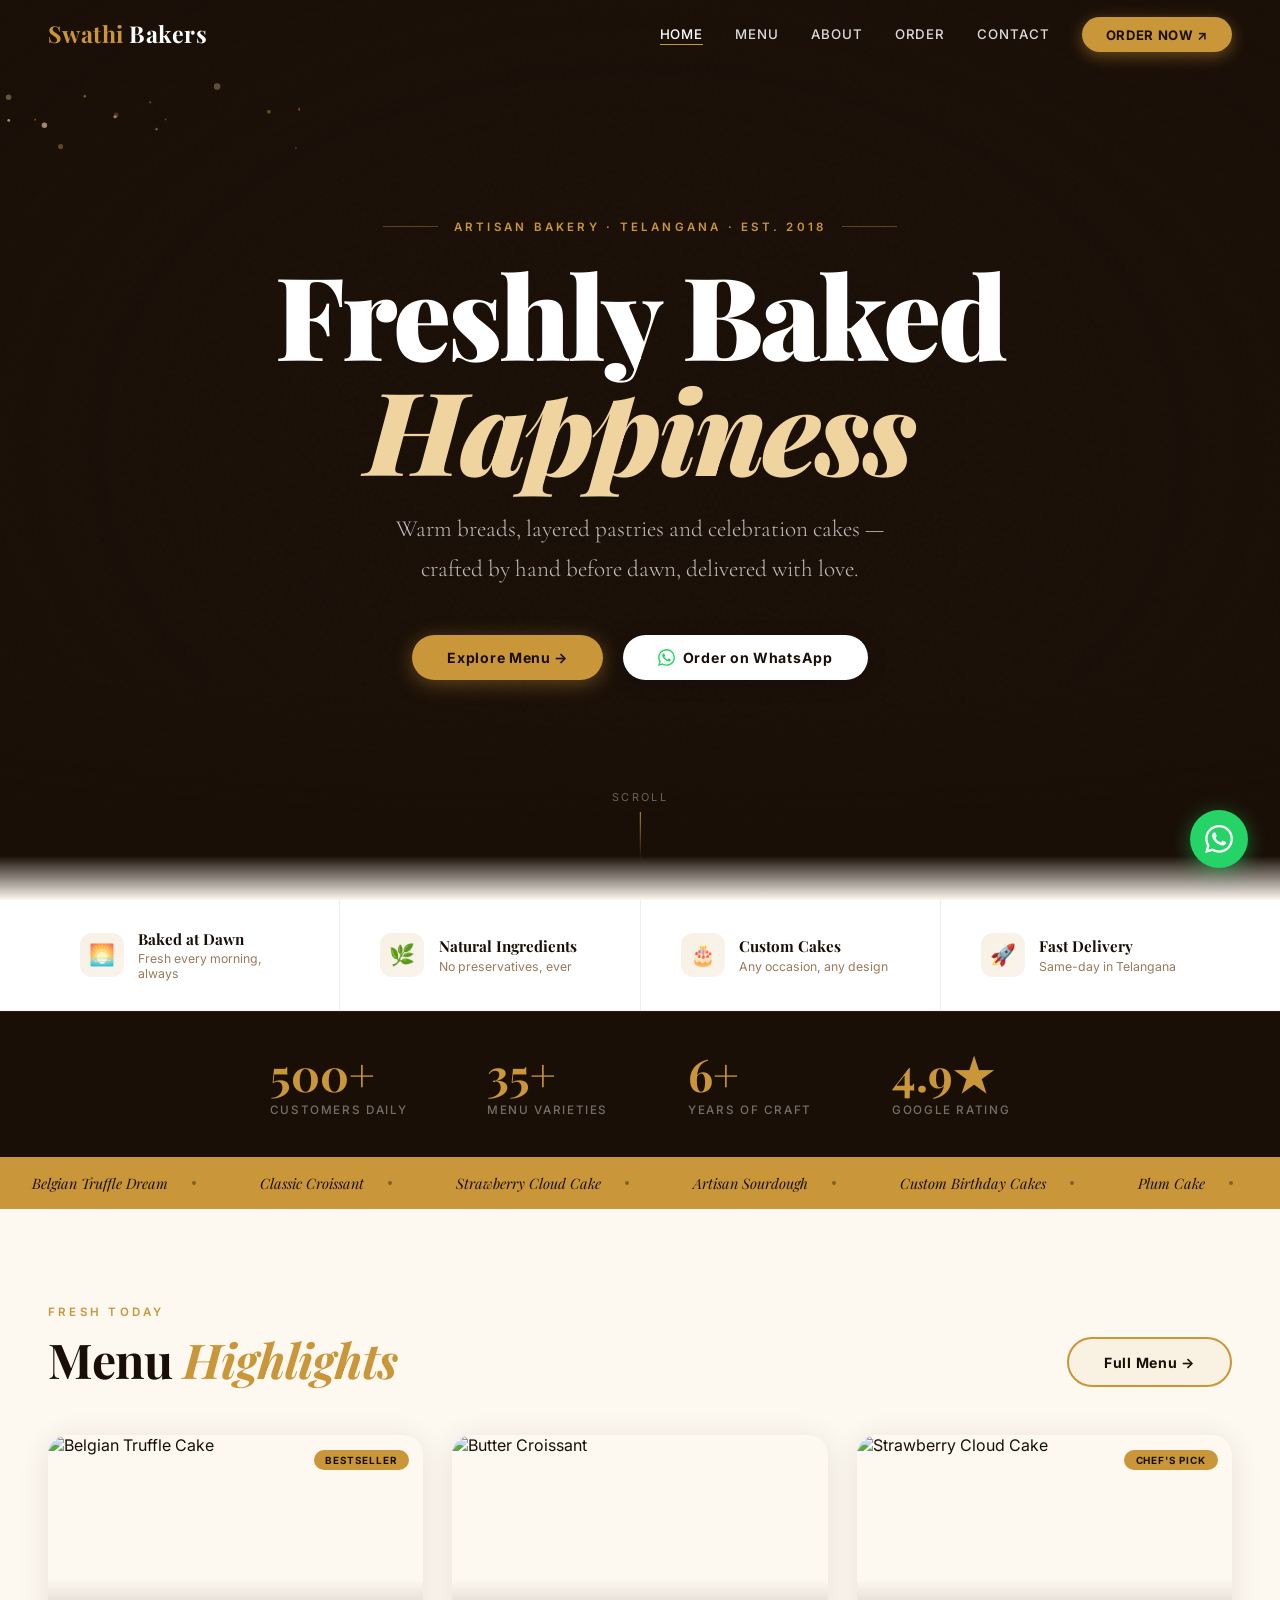
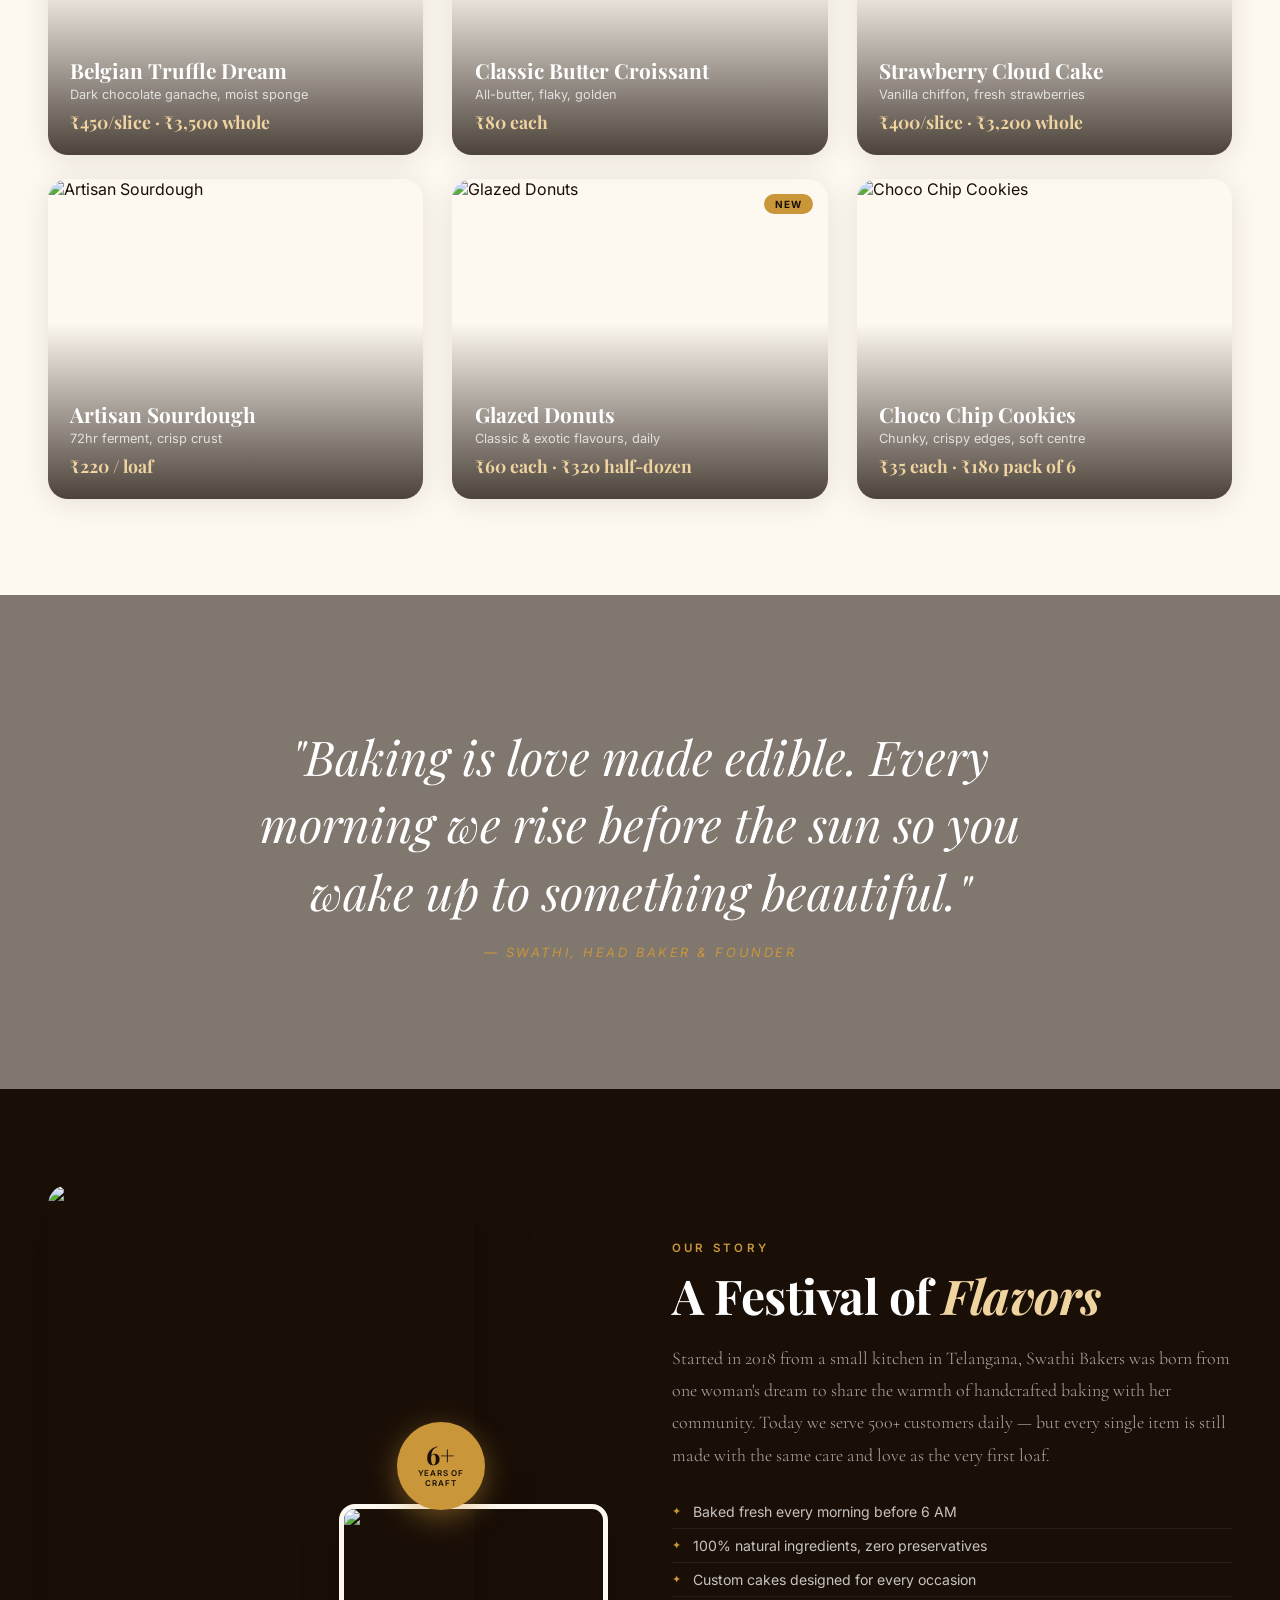
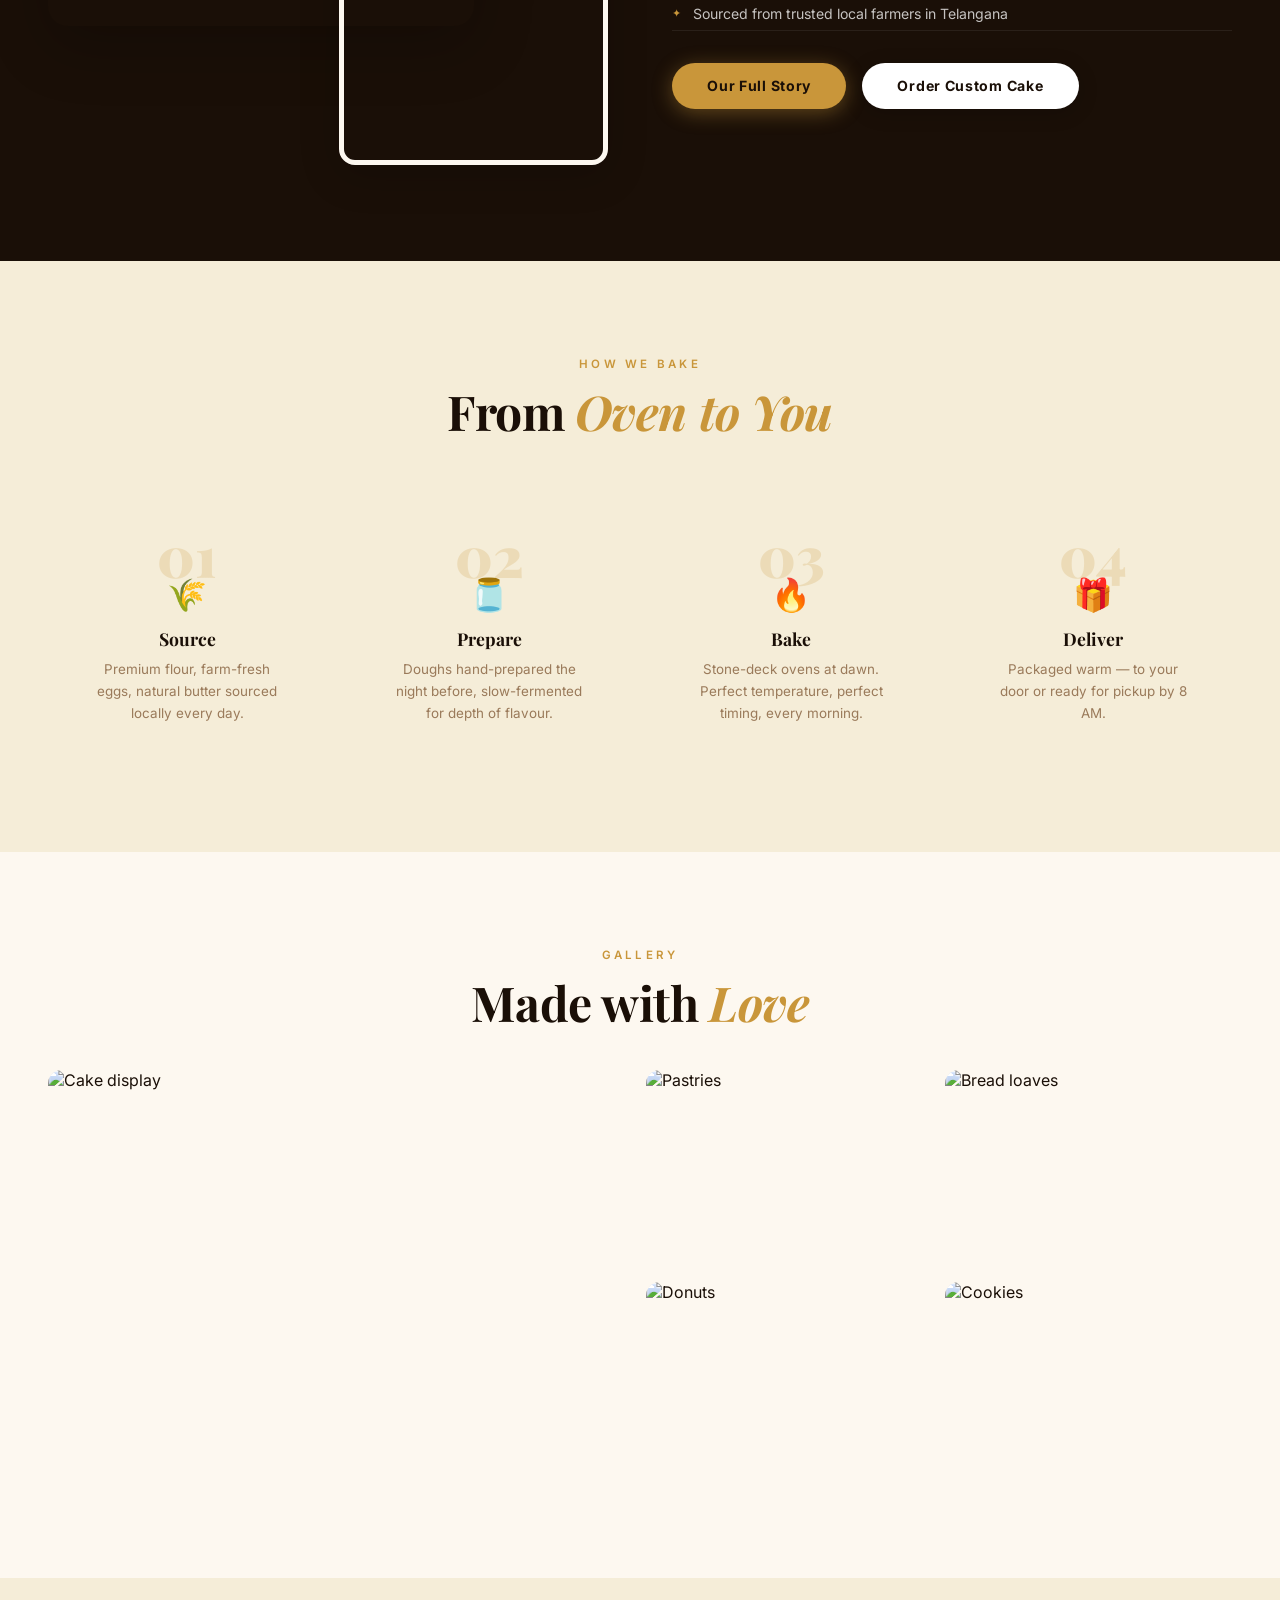
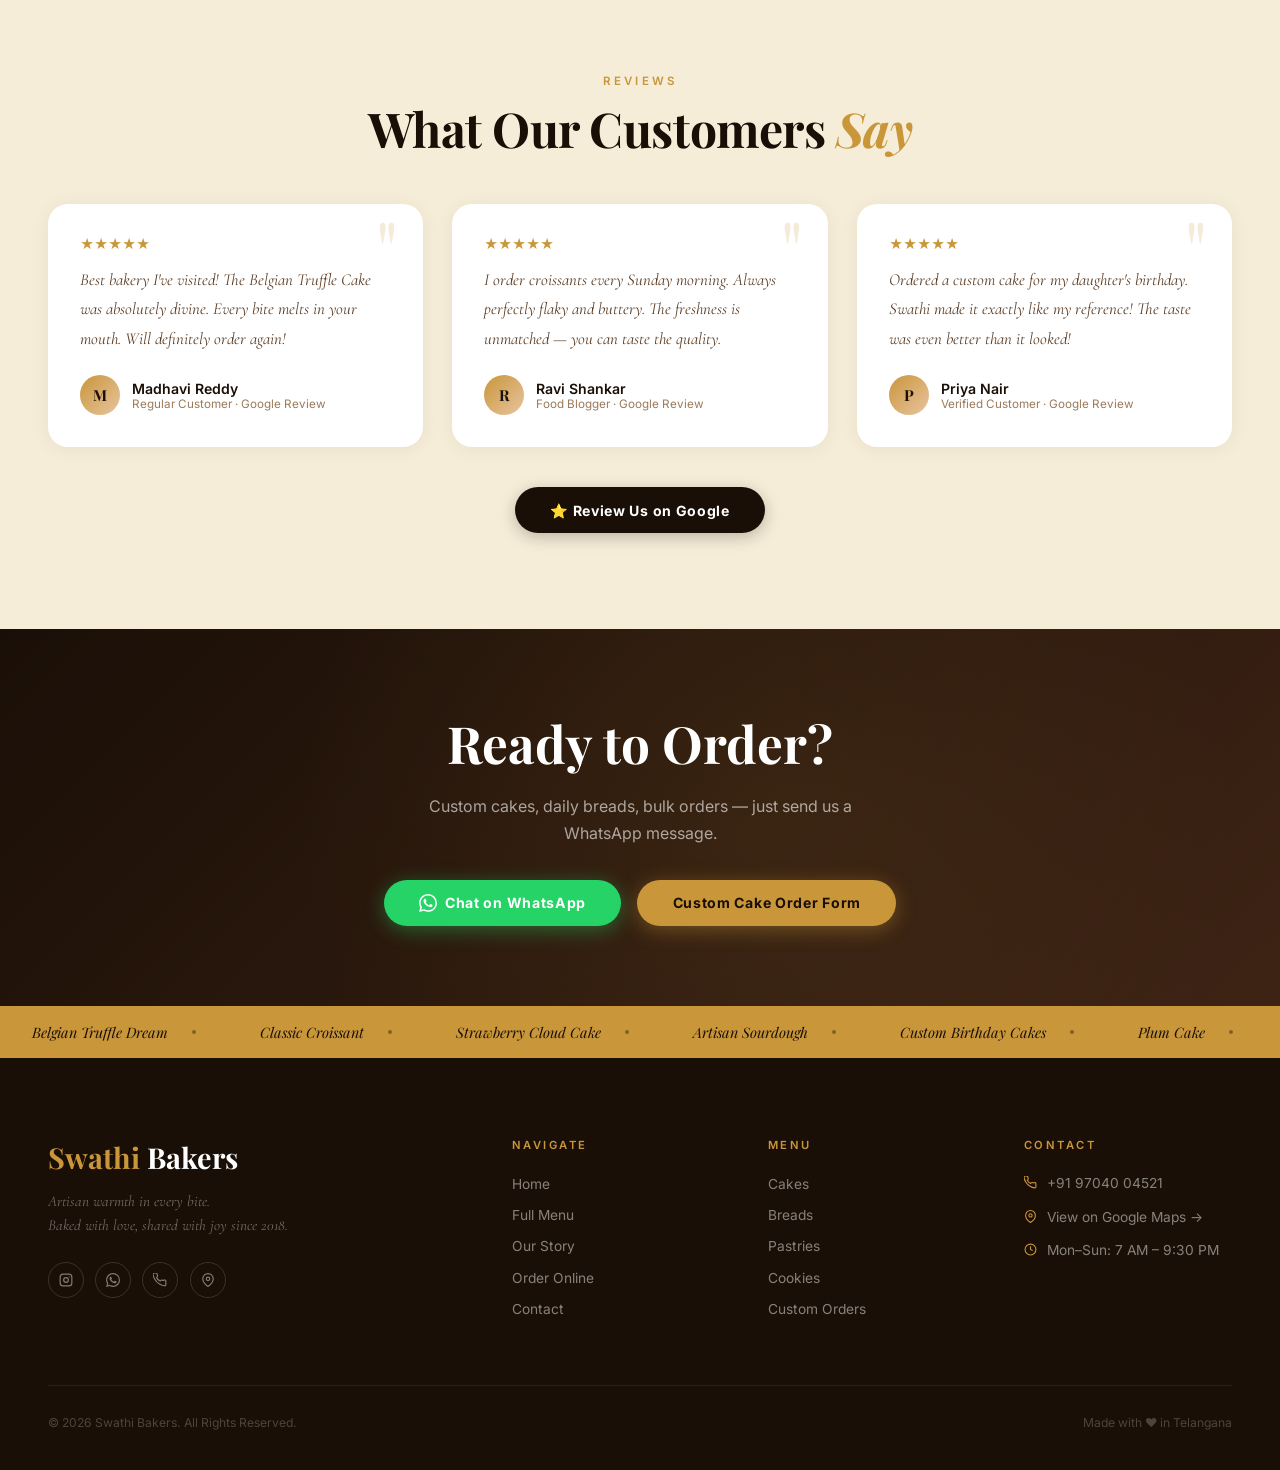
==== index.html @ f5b3b224 "Initial commit" ====
<!DOCTYPE html>
<html lang="en">
<head>
<meta charset="UTF-8"/><meta name="viewport" content="width=device-width,initial-scale=1.0"/>
<title>Swathi Bakers — Freshly Baked Happiness</title>
<link rel="preconnect" href="https://fonts.googleapis.com"/>
<link rel="preconnect" href="https://fonts.gstatic.com" crossorigin/>
<link href="https://fonts.googleapis.com/css2?family=Playfair+Display:ital,wght@0,400;0,600;0,700;0,900;1,400;1,700&family=Inter:wght@300;400;500;600;700&family=Cormorant+Garamond:ital,wght@0,300;0,400;1,300;1,400&display=swap" rel="stylesheet"/>
<link rel="stylesheet" href="css/style.css"/>
<style>
#hero{position:relative;height:100vh;min-height:680px;display:flex;align-items:center;justify-content:center;overflow:hidden;background:#1A0F07}
.hero-bg{position:absolute;inset:0;background:url('https://images.unsplash.com/photo-1464305795204-6f5bbfc7fb81?w=1600&q=80') center/cover;filter:brightness(0.3) saturate(0.75);transform:scale(1.08);will-change:transform}
.hero-noise{position:absolute;inset:0;opacity:.3;pointer-events:none;background-image:url("data:image/svg+xml,%3Csvg viewBox='0 0 256 256' xmlns='http://www.w3.org/2000/svg'%3E%3Cfilter id='n'%3E%3CfeTurbulence type='fractalNoise' baseFrequency='.9' numOctaves='4' stitchTiles='stitch'/%3E%3C/filter%3E%3Crect width='100%25' height='100%25' filter='url(%23n)' opacity='.08'/%3E%3C/svg%3E")}
.hero-vignette{position:absolute;inset:0;background:radial-gradient(ellipse at center,transparent 35%,rgba(26,15,7,.7) 100%)}
.hero-bottom{position:absolute;bottom:0;left:0;right:0;height:220px;background:linear-gradient(to bottom,transparent,#1A0F07 80%,#FDF8F0)}
canvas#particles{position:absolute;inset:0;z-index:1;pointer-events:none}
.hero-content{position:relative;z-index:2;text-align:center;padding:0 1.5rem;max-width:920px}
.hero-eyebrow{font-size:.72rem;font-weight:600;letter-spacing:.28em;text-transform:uppercase;color:#C9963A;margin-bottom:1.4rem;display:flex;align-items:center;justify-content:center;gap:1rem}
.hero-eyebrow::before,.hero-eyebrow::after{content:'';flex:1;max-width:55px;height:1px;background:#C9963A;opacity:.4}
.hero-title{font-family:'Playfair Display',serif;font-size:clamp(3.2rem,9vw,7.5rem);font-weight:900;color:#fff;line-height:1.0;letter-spacing:-.025em;margin-bottom:1.4rem}
.hero-title em{font-style:italic;color:#F0D4A0;display:block}
.hero-sub{font-family:'Cormorant Garamond',serif;font-size:clamp(1.1rem,2vw,1.45rem);font-weight:300;color:rgba(255,255,255,.72);max-width:540px;margin:0 auto 2.8rem;line-height:1.75}
.hero-actions{display:flex;gap:1.2rem;justify-content:center;flex-wrap:wrap}
.hero-scroll{position:absolute;bottom:2.5rem;left:50%;transform:translateX(-50%);z-index:2;display:flex;flex-direction:column;align-items:center;gap:.5rem;color:rgba(255,255,255,.35);font-size:.68rem;letter-spacing:.22em;text-transform:uppercase;animation:fadeIn 1s 1.8s both}
.scroll-line{width:1px;height:48px;background:linear-gradient(to bottom,#C9963A,transparent);animation:scrollPulse 2s infinite}
@keyframes scrollPulse{0%,100%{opacity:.3}50%{opacity:1}}
@keyframes fadeIn{from{opacity:0}to{opacity:1}}
</style>
</head>
<body>

<nav id="navbar">
  <a class="nav-logo" href="index.html"><span>Swathi</span> Bakers</a>
  <ul class="nav-links" id="navLinks">
    <li><a href="index.html" class="active">Home</a></li>
    <li><a href="menu.html">Menu</a></li>
    <li><a href="about.html">About</a></li>
    <li><a href="order.html">Order</a></li>
    <li><a href="contact.html">Contact</a></li>
    <li><a class="nav-cta" href="https://web.whatsapp.com/send?phone=919704004521&text=Hello%20Swathi%20Bakers!" target="_blank">Order Now ↗</a></li>
  </ul>
  <button class="hamburger" id="hamburger" aria-label="Menu"><span></span><span></span><span></span></button>
</nav>

<!-- HERO — bakery shop / baked goods wide shot -->
<section id="hero">
  <div class="hero-bg" id="heroBg"></div>
  <div class="hero-noise"></div>
  <div class="hero-vignette"></div>
  <div class="hero-bottom"></div>
  <canvas id="particles"></canvas>
  <div class="hero-content">
    <div class="hero-eyebrow hero-anim-1">Artisan Bakery · Telangana · Est. 2018</div>
    <h1 class="hero-title hero-anim-2">Freshly Baked<em>Happiness</em></h1>
    <p class="hero-sub hero-anim-3">Warm breads, layered pastries and celebration cakes — crafted by hand before dawn, delivered with love.</p>
    <div class="hero-actions hero-anim-4">
      <a class="btn btn-gold" href="menu.html">Explore Menu →</a>
      <a class="btn btn-white" href="https://web.whatsapp.com/send?phone=919704004521&text=Hello!%20I%27d%20like%20to%20order." target="_blank">
        <svg width="17" height="17" viewBox="0 0 24 24" fill="#25D366"><path d="M17.472 14.382c-.297-.149-1.758-.867-2.03-.967-.273-.099-.471-.148-.67.15-.197.297-.767.966-.94 1.164-.173.199-.347.223-.644.075-.297-.15-1.255-.463-2.39-1.475-.883-.788-1.48-1.761-1.653-2.059-.173-.297-.018-.458.13-.606.134-.133.298-.347.446-.52.149-.174.198-.298.298-.497.099-.198.05-.371-.025-.52-.075-.149-.669-1.612-.916-2.207-.242-.579-.487-.5-.669-.51-.173-.008-.371-.01-.57-.01-.198 0-.52.074-.792.372-.272.297-1.04 1.016-1.04 2.479 0 1.462 1.065 2.875 1.213 3.074.149.198 2.096 3.2 5.077 4.487.709.306 1.262.489 1.694.625.712.227 1.36.195 1.871.118.571-.085 1.758-.719 2.006-1.413.248-.694.248-1.289.173-1.413-.074-.124-.272-.198-.57-.347m-5.421 7.403h-.004a9.87 9.87 0 01-5.031-1.378l-.361-.214-3.741.982.998-3.648-.235-.374a9.86 9.86 0 01-1.51-5.26c.001-5.45 4.436-9.884 9.888-9.884 2.64 0 5.122 1.03 6.988 2.898a9.825 9.825 0 012.893 6.994c-.003 5.45-4.437 9.884-9.885 9.884m8.413-18.297A11.815 11.815 0 0012.05 0C5.495 0 .16 5.335.157 11.892c0 2.096.547 4.142 1.588 5.945L.057 24l6.305-1.654a11.882 11.882 0 005.683 1.448h.005c6.554 0 11.89-5.335 11.893-11.893a11.821 11.821 0 00-3.48-8.413Z"/></svg>
        Order on WhatsApp
      </a>
    </div>
  </div>
  <div class="hero-scroll"><span>Scroll</span><div class="scroll-line"></div></div>
</section>

<!-- FEATURES -->
<div class="feature-strip">
  <div class="feature-strip-inner">
    <div class="feature-item reveal"><div class="feature-icon">🌅</div><div><h4>Baked at Dawn</h4><p>Fresh every morning, always</p></div></div>
    <div class="feature-item reveal d1"><div class="feature-icon">🌿</div><div><h4>Natural Ingredients</h4><p>No preservatives, ever</p></div></div>
    <div class="feature-item reveal d2"><div class="feature-icon">🎂</div><div><h4>Custom Cakes</h4><p>Any occasion, any design</p></div></div>
    <div class="feature-item reveal d3"><div class="feature-icon">🚀</div><div><h4>Fast Delivery</h4><p>Same-day in Telangana</p></div></div>
  </div>
</div>

<!-- STATS -->
<div class="stats-bar">
  <div class="stat-item"><div class="stat-num" data-count="500" data-suffix="+">0</div><div class="stat-label">Customers Daily</div></div>
  <div class="stat-item"><div class="stat-num" data-count="35" data-suffix="+">0</div><div class="stat-label">Menu Varieties</div></div>
  <div class="stat-item"><div class="stat-num" data-count="6" data-suffix="+">0</div><div class="stat-label">Years of Craft</div></div>
  <div class="stat-item"><div class="stat-num" data-count="4" data-suffix=".9★">0</div><div class="stat-label">Google Rating</div></div>
</div>

<!-- MARQUEE -->
<div class="marquee-strip"><div class="marquee-track">
  <div class="marquee-item">Belgian Truffle Dream<div class="marquee-dot"></div></div>
  <div class="marquee-item">Classic Croissant<div class="marquee-dot"></div></div>
  <div class="marquee-item">Strawberry Cloud Cake<div class="marquee-dot"></div></div>
  <div class="marquee-item">Artisan Sourdough<div class="marquee-dot"></div></div>
  <div class="marquee-item">Custom Birthday Cakes<div class="marquee-dot"></div></div>
  <div class="marquee-item">Plum Cake<div class="marquee-dot"></div></div>
  <div class="marquee-item">Belgian Truffle Dream<div class="marquee-dot"></div></div>
  <div class="marquee-item">Classic Croissant<div class="marquee-dot"></div></div>
  <div class="marquee-item">Strawberry Cloud Cake<div class="marquee-dot"></div></div>
  <div class="marquee-item">Artisan Sourdough<div class="marquee-dot"></div></div>
  <div class="marquee-item">Custom Birthday Cakes<div class="marquee-dot"></div></div>
  <div class="marquee-item">Plum Cake<div class="marquee-dot"></div></div>
</div></div>

<!-- MENU HIGHLIGHTS — all images match context -->
<section class="section" style="background:var(--warm-white)">
  <div class="container">
    <div style="display:flex;justify-content:space-between;align-items:flex-end;margin-bottom:3rem" class="reveal">
      <div><div class="section-eyebrow">Fresh Today</div><h2 class="section-title">Menu <em>Highlights</em></h2></div>
      <a href="menu.html" class="btn btn-outline-gold">Full Menu →</a>
    </div>
    <div class="grid-3" style="margin-bottom:1.5rem">
      <!-- Belgian Truffle — dark chocolate cake -->
      <div class="menu-img-card reveal d1"><span class="menu-img-badge">Bestseller</span>
        <img src="https://images.unsplash.com/photo-1578985545062-69928b1d9587?w=600&q=80" alt="Belgian Truffle Cake"/>
        <div class="menu-img-overlay"></div><div class="menu-img-label"><h3>Belgian Truffle Dream</h3><p>Dark chocolate ganache, moist sponge</p><div class="price">₹450/slice · ₹3,500 whole</div></div></div>
      <!-- Butter Croissant — actual croissant image -->
      <div class="menu-img-card reveal d2">
        <img src="https://images.unsplash.com/photo-1555507036-ab1f4038808a?w=600&q=80" alt="Butter Croissant"/>
        <div class="menu-img-overlay"></div><div class="menu-img-label"><h3>Classic Butter Croissant</h3><p>All-butter, flaky, golden</p><div class="price">₹80 each</div></div></div>
      <!-- Strawberry Cloud Cake — pink/strawberry cake -->
      <div class="menu-img-card reveal d3"><span class="menu-img-badge">Chef's Pick</span>
        <img src="https://images.unsplash.com/photo-1565958011703-44f9829ba187?w=600&q=80" alt="Strawberry Cloud Cake"/>
        <div class="menu-img-overlay"></div><div class="menu-img-label"><h3>Strawberry Cloud Cake</h3><p>Vanilla chiffon, fresh strawberries</p><div class="price">₹400/slice · ₹3,200 whole</div></div></div>
    </div>
    <div class="grid-3">
      <!-- Sourdough — rustic bread loaf -->
      <div class="menu-img-card reveal d1">
        <img src="https://images.unsplash.com/photo-1585478259715-4d3a4b7bd304?w=600&q=80" alt="Artisan Sourdough"/>
        <div class="menu-img-overlay"></div><div class="menu-img-label"><h3>Artisan Sourdough</h3><p>72hr ferment, crisp crust</p><div class="price">₹220 / loaf</div></div></div>
      <!-- Glazed Donuts — actual donuts -->
      <div class="menu-img-card reveal d2"><span class="menu-img-badge">New</span>
        <img src="https://images.unsplash.com/photo-1551024601-bec78aea704b?w=600&q=80" alt="Glazed Donuts"/>
        <div class="menu-img-overlay"></div><div class="menu-img-label"><h3>Glazed Donuts</h3><p>Classic & exotic flavours, daily</p><div class="price">₹60 each · ₹320 half-dozen</div></div></div>
      <!-- Choco Chip Cookies — cookies -->
      <div class="menu-img-card reveal d3">
        <img src="https://images.unsplash.com/photo-1558961363-fa8fdf82db35?w=600&q=80" alt="Choco Chip Cookies"/>
        <div class="menu-img-overlay"></div><div class="menu-img-label"><h3>Choco Chip Cookies</h3><p>Chunky, crispy edges, soft centre</p><div class="price">₹35 each · ₹180 pack of 6</div></div></div>
    </div>
  </div>
</section>

<!-- PARALLAX QUOTE — bakery oven / baking scene -->
<div class="parallax-quote">
  <div class="parallax-quote-bg" style="background-image:url('https://images.unsplash.com/photo-1461023058943-07fcbe16d735?w=1600&q=80')"></div>
  <div class="parallax-quote-overlay"></div>
  <div class="parallax-quote-content reveal">
    <blockquote>"Baking is love made edible. Every morning we rise before the sun so you wake up to something beautiful."</blockquote>
    <cite>— Swathi, Head Baker &amp; Founder</cite>
  </div>
</div>

<!-- STORY — dark section -->
<section class="section" id="story" style="background:var(--espresso)">
  <div class="container grid-2" style="gap:4rem">
    <div class="story-imgs reveal-left">
      <!-- Baker at work — female baker decorating cake -->
      <div class="story-main"><img src="https://images.unsplash.com/photo-1621303837174-89787a7d4729?w=800&q=80" alt="Baker at work"/></div>
      <!-- Fresh pastries on counter -->
      <div class="story-secondary"><img src="https://images.unsplash.com/photo-1555507036-ab1f4038808a?w=600&q=80" alt="Fresh pastries"/></div>
      <div class="story-badge"><b>6+</b><small>Years of<br/>Craft</small></div>
    </div>
    <div class="reveal-right">
      <div class="section-eyebrow">Our Story</div>
      <h2 class="section-title section-title--white" style="margin-bottom:1.2rem">A Festival of <em>Flavors</em></h2>
      <p style="font-family:'Cormorant Garamond',serif;font-size:1.12rem;font-weight:300;color:rgba(255,255,255,.65);line-height:1.8;margin-bottom:1.5rem">Started in 2018 from a small kitchen in Telangana, Swathi Bakers was born from one woman's dream to share the warmth of handcrafted baking with her community. Today we serve 500+ customers daily — but every single item is still made with the same care and love as the very first loaf.</p>
      <ul class="check-list">
        <li style="color:rgba(255,255,255,.75);border-bottom-color:rgba(255,255,255,.07)">Baked fresh every morning before 6 AM</li>
        <li style="color:rgba(255,255,255,.75);border-bottom-color:rgba(255,255,255,.07)">100% natural ingredients, zero preservatives</li>
        <li style="color:rgba(255,255,255,.75);border-bottom-color:rgba(255,255,255,.07)">Custom cakes designed for every occasion</li>
        <li style="color:rgba(255,255,255,.75);border-bottom-color:rgba(255,255,255,.07)">Sourced from trusted local farmers in Telangana</li>
      </ul>
      <div style="display:flex;gap:1rem;flex-wrap:wrap">
        <a href="about.html" class="btn btn-gold">Our Full Story</a>
        <a href="order.html" class="btn btn-white">Order Custom Cake</a>
      </div>
    </div>
  </div>
</section>

<!-- PROCESS -->
<section class="section" style="background:var(--cream)">
  <div class="container">
    <div style="text-align:center;margin-bottom:3.5rem" class="reveal">
      <div class="section-eyebrow">How We Bake</div>
      <h2 class="section-title">From <em>Oven to You</em></h2>
    </div>
    <div class="grid-4">
      <div class="process-step reveal d1"><div class="process-num">01</div><div class="process-icon">🌾</div><h3>Source</h3><p>Premium flour, farm-fresh eggs, natural butter sourced locally every day.</p></div>
      <div class="process-step reveal d2"><div class="process-num">02</div><div class="process-icon">🫙</div><h3>Prepare</h3><p>Doughs hand-prepared the night before, slow-fermented for depth of flavour.</p></div>
      <div class="process-step reveal d3"><div class="process-num">03</div><div class="process-icon">🔥</div><h3>Bake</h3><p>Stone-deck ovens at dawn. Perfect temperature, perfect timing, every morning.</p></div>
      <div class="process-step reveal d4"><div class="process-num">04</div><div class="process-icon">🎁</div><h3>Deliver</h3><p>Packaged warm — to your door or ready for pickup by 8 AM.</p></div>
    </div>
  </div>
</section>

<!-- GALLERY -->
<section class="section" style="background:var(--warm-white)">
  <div class="container">
    <div style="text-align:center;margin-bottom:2.5rem" class="reveal">
      <div class="section-eyebrow">Gallery</div>
      <h2 class="section-title">Made with <em>Love</em></h2>
    </div>
    <div class="gallery-grid">
      <!-- Cake display -->
      <div class="gallery-item reveal"><img src="https://images.unsplash.com/photo-1571115177098-24ec42ed204d?w=800&q=80" alt="Cake display"/><div class="gallery-overlay"></div></div>
      <!-- Assorted pastries on counter -->
      <div class="gallery-item reveal d1"><img src="https://images.unsplash.com/photo-1486427944299-d1955d23e34d?w=600&q=80" alt="Pastries"/><div class="gallery-overlay"></div></div>
      <!-- Artisan bread loaves -->
      <div class="gallery-item reveal d2"><img src="https://images.unsplash.com/photo-1517433670267-08bbd4be890f?w=600&q=80" alt="Bread loaves"/><div class="gallery-overlay"></div></div>
      <!-- Donuts -->
      <div class="gallery-item reveal d1"><img src="https://images.unsplash.com/photo-1551024601-bec78aea704b?w=600&q=80" alt="Donuts"/><div class="gallery-overlay"></div></div>
      <!-- Cookies -->
      <div class="gallery-item reveal d2"><img src="https://images.unsplash.com/photo-1558961363-fa8fdf82db35?w=600&q=80" alt="Cookies"/><div class="gallery-overlay"></div></div>
    </div>
  </div>
</section>

<!-- TESTIMONIALS -->
<section class="section" style="background:var(--cream)">
  <div class="container">
    <div style="text-align:center;margin-bottom:3rem" class="reveal">
      <div class="section-eyebrow">Reviews</div>
      <h2 class="section-title">What Our Customers <em>Say</em></h2>
    </div>
    <div class="grid-3" style="margin-bottom:2.5rem">
      <div class="testi-card reveal d1"><div class="testi-quote">"</div><div class="testi-stars">★★★★★</div><p class="testi-text">Best bakery I've visited! The Belgian Truffle Cake was absolutely divine. Every bite melts in your mouth. Will definitely order again!</p><div class="testi-author"><div class="testi-avatar">M</div><div><div class="testi-name">Madhavi Reddy</div><div class="testi-role">Regular Customer · Google Review</div></div></div></div>
      <div class="testi-card reveal d2"><div class="testi-quote">"</div><div class="testi-stars">★★★★★</div><p class="testi-text">I order croissants every Sunday morning. Always perfectly flaky and buttery. The freshness is unmatched — you can taste the quality.</p><div class="testi-author"><div class="testi-avatar">R</div><div><div class="testi-name">Ravi Shankar</div><div class="testi-role">Food Blogger · Google Review</div></div></div></div>
      <div class="testi-card reveal d3"><div class="testi-quote">"</div><div class="testi-stars">★★★★★</div><p class="testi-text">Ordered a custom cake for my daughter's birthday. Swathi made it exactly like my reference! The taste was even better than it looked!</p><div class="testi-author"><div class="testi-avatar">P</div><div><div class="testi-name">Priya Nair</div><div class="testi-role">Verified Customer · Google Review</div></div></div></div>
    </div>
    <div style="text-align:center" class="reveal">
      <a href="https://www.google.com/maps/place/Swathi+Bakery/@17.1475427,78.2888934,17z/data=!3m1!4b1!4m6!3m5!1s0x3bcbc7f9ea4018f3:0x244b19e37c853988!8m2!3d17.1475427!4d78.2888934!16s%2Fg%2F11g6rkmlkd" target="_blank" class="btn btn-dark">⭐ Review Us on Google</a>
    </div>
  </div>
</section>

<!-- CTA -->
<div class="cta-band">
  <div style="position:relative;z-index:1;text-align:center">
    <h2 class="reveal">Ready to Order?</h2>
    <p class="reveal d1">Custom cakes, daily breads, bulk orders — just send us a WhatsApp message.</p>
    <div class="cta-band-actions reveal d2">
      <a href="https://web.whatsapp.com/send?phone=919704004521&text=Hello%20Swathi%20Bakers!" target="_blank" class="btn btn-whatsapp">
        <svg width="18" height="18" viewBox="0 0 24 24" fill="currentColor"><path d="M17.472 14.382c-.297-.149-1.758-.867-2.03-.967-.273-.099-.471-.148-.67.15-.197.297-.767.966-.94 1.164-.173.199-.347.223-.644.075-.297-.15-1.255-.463-2.39-1.475-.883-.788-1.48-1.761-1.653-2.059-.173-.297-.018-.458.13-.606.134-.133.298-.347.446-.52.149-.174.198-.298.298-.497.099-.198.05-.371-.025-.52-.075-.149-.669-1.612-.916-2.207-.242-.579-.487-.5-.669-.51-.173-.008-.371-.01-.57-.01-.198 0-.52.074-.792.372-.272.297-1.04 1.016-1.04 2.479 0 1.462 1.065 2.875 1.213 3.074.149.198 2.096 3.2 5.077 4.487.709.306 1.262.489 1.694.625.712.227 1.36.195 1.871.118.571-.085 1.758-.719 2.006-1.413.248-.694.248-1.289.173-1.413-.074-.124-.272-.198-.57-.347m-5.421 7.403h-.004a9.87 9.87 0 01-5.031-1.378l-.361-.214-3.741.982.998-3.648-.235-.374a9.86 9.86 0 01-1.51-5.26c.001-5.45 4.436-9.884 9.888-9.884 2.64 0 5.122 1.03 6.988 2.898a9.825 9.825 0 012.893 6.994c-.003 5.45-4.437 9.884-9.885 9.884m8.413-18.297A11.815 11.815 0 0012.05 0C5.495 0 .16 5.335.157 11.892c0 2.096.547 4.142 1.588 5.945L.057 24l6.305-1.654a11.882 11.882 0 005.683 1.448h.005c6.554 0 11.89-5.335 11.893-11.893a11.821 11.821 0 00-3.48-8.413Z"/></svg>
        Chat on WhatsApp
      </a>
      <a href="order.html" class="btn btn-gold">Custom Cake Order Form</a>
    </div>
  </div>
</div>

<!-- MARQUEE + FOOTER -->
<div class="marquee-strip"><div class="marquee-track">
  <div class="marquee-item">Belgian Truffle Dream<div class="marquee-dot"></div></div><div class="marquee-item">Classic Croissant<div class="marquee-dot"></div></div><div class="marquee-item">Strawberry Cloud Cake<div class="marquee-dot"></div></div><div class="marquee-item">Artisan Sourdough<div class="marquee-dot"></div></div><div class="marquee-item">Custom Birthday Cakes<div class="marquee-dot"></div></div><div class="marquee-item">Plum Cake<div class="marquee-dot"></div></div><div class="marquee-item">Belgian Truffle Dream<div class="marquee-dot"></div></div><div class="marquee-item">Classic Croissant<div class="marquee-dot"></div></div><div class="marquee-item">Strawberry Cloud Cake<div class="marquee-dot"></div></div><div class="marquee-item">Artisan Sourdough<div class="marquee-dot"></div></div><div class="marquee-item">Custom Birthday Cakes<div class="marquee-dot"></div></div><div class="marquee-item">Plum Cake<div class="marquee-dot"></div></div>
</div></div>

<footer>
  <div class="footer-grid">
    <div class="reveal"><span class="footer-logo"><span>Swathi</span> Bakers</span><p class="footer-tagline">Artisan warmth in every bite.<br/>Baked with love, shared with joy since 2018.</p>
      <div class="footer-social">
        <a href="#" class="social-btn" title="Instagram"><svg width="14" height="14" viewBox="0 0 24 24" fill="none" stroke="currentColor" stroke-width="2"><rect x="2" y="2" width="20" height="20" rx="5"/><circle cx="12" cy="12" r="4"/><circle cx="17.5" cy="6.5" r="1" fill="currentColor" stroke="none"/></svg></a>
        <a href="https://web.whatsapp.com/send?phone=919704004521" target="_blank" class="social-btn" title="WhatsApp"><svg width="14" height="14" viewBox="0 0 24 24" fill="currentColor"><path d="M17.472 14.382c-.297-.149-1.758-.867-2.03-.967-.273-.099-.471-.148-.67.15-.197.297-.767.966-.94 1.164-.173.199-.347.223-.644.075-.297-.15-1.255-.463-2.39-1.475-.883-.788-1.48-1.761-1.653-2.059-.173-.297-.018-.458.13-.606.134-.133.298-.347.446-.52.149-.174.198-.298.298-.497.099-.198.05-.371-.025-.52-.075-.149-.669-1.612-.916-2.207-.242-.579-.487-.5-.669-.51-.173-.008-.371-.01-.57-.01-.198 0-.52.074-.792.372-.272.297-1.04 1.016-1.04 2.479 0 1.462 1.065 2.875 1.213 3.074.149.198 2.096 3.2 5.077 4.487.709.306 1.262.489 1.694.625.712.227 1.36.195 1.871.118.571-.085 1.758-.719 2.006-1.413.248-.694.248-1.289.173-1.413-.074-.124-.272-.198-.57-.347m-5.421 7.403h-.004a9.87 9.87 0 01-5.031-1.378l-.361-.214-3.741.982.998-3.648-.235-.374a9.86 9.86 0 01-1.51-5.26c.001-5.45 4.436-9.884 9.888-9.884 2.64 0 5.122 1.03 6.988 2.898a9.825 9.825 0 012.893 6.994c-.003 5.45-4.437 9.884-9.885 9.884m8.413-18.297A11.815 11.815 0 0012.05 0C5.495 0 .16 5.335.157 11.892c0 2.096.547 4.142 1.588 5.945L.057 24l6.305-1.654a11.882 11.882 0 005.683 1.448h.005c6.554 0 11.89-5.335 11.893-11.893a11.821 11.821 0 00-3.48-8.413Z"/></svg></a>
        <a href="tel:+919704004521" class="social-btn" title="Call"><svg width="14" height="14" viewBox="0 0 24 24" fill="none" stroke="currentColor" stroke-width="2"><path d="M22 16.92v3a2 2 0 01-2.18 2 19.79 19.79 0 01-8.63-3.07A19.5 19.5 0 013.07 10.8 19.79 19.79 0 01.01 2.18 2 2 0 012 0h3a2 2 0 012 1.72c.127.96.361 1.903.7 2.81a2 2 0 01-.45 2.11L6.09 7.91a16 16 0 006 6l1.27-1.27a2 2 0 012.11-.45 12.84 12.84 0 002.81.7A2 2 0 0122 14v2.92z"/></svg></a>
        <a href="https://www.google.com/maps/place/Swathi+Bakery/@17.1475427,78.2888934,17z" target="_blank" class="social-btn" title="Google Maps"><svg width="14" height="14" viewBox="0 0 24 24" fill="none" stroke="currentColor" stroke-width="2"><path d="M21 10c0 7-9 13-9 13s-9-6-9-13a9 9 0 0118 0z"/><circle cx="12" cy="10" r="3"/></svg></a>
      </div>
    </div>
    <div class="footer-col reveal d1"><h4>Navigate</h4><ul><li><a href="index.html">Home</a></li><li><a href="menu.html">Full Menu</a></li><li><a href="about.html">Our Story</a></li><li><a href="order.html">Order Online</a></li><li><a href="contact.html">Contact</a></li></ul></div>
    <div class="footer-col reveal d2"><h4>Menu</h4><ul><li><a href="menu.html#cakes">Cakes</a></li><li><a href="menu.html#breads">Breads</a></li><li><a href="menu.html#pastries">Pastries</a></li><li><a href="menu.html#cookies">Cookies</a></li><li><a href="order.html">Custom Orders</a></li></ul></div>
    <div class="footer-col reveal d3"><h4>Contact</h4>
      <div class="footer-contact-row"><svg width="13" height="13" viewBox="0 0 24 24" fill="none" stroke="#C9963A" stroke-width="2" style="flex-shrink:0;margin-top:3px"><path d="M22 16.92v3a2 2 0 01-2.18 2 19.79 19.79 0 01-8.63-3.07A19.5 19.5 0 013.07 10.8 19.79 19.79 0 01.01 2.18 2 2 0 012 0h3a2 2 0 012 1.72c.127.96.361 1.903.7 2.81a2 2 0 01-.45 2.11L6.09 7.91a16 16 0 006 6l1.27-1.27a2 2 0 012.11-.45 12.84 12.84 0 002.81.7A2 2 0 0122 14v2.92z"/></svg><a href="tel:+919704004521">+91 97040 04521</a></div>
      <div class="footer-contact-row"><svg width="13" height="13" viewBox="0 0 24 24" fill="none" stroke="#C9963A" stroke-width="2" style="flex-shrink:0;margin-top:3px"><path d="M21 10c0 7-9 13-9 13s-9-6-9-13a9 9 0 0118 0z"/><circle cx="12" cy="10" r="3"/></svg><a href="https://www.google.com/maps/place/Swathi+Bakery/@17.1475427,78.2888934,17z" target="_blank">View on Google Maps →</a></div>
      <div class="footer-contact-row"><svg width="13" height="13" viewBox="0 0 24 24" fill="none" stroke="#C9963A" stroke-width="2" style="flex-shrink:0;margin-top:3px"><circle cx="12" cy="12" r="10"/><polyline points="12 6 12 12 16 14"/></svg><span>Mon–Sun: 7 AM – 9:30 PM</span></div>
    </div>
  </div>
  <hr class="footer-hr"/>
  <div class="footer-bottom"><span>© 2026 Swathi Bakers. All Rights Reserved.</span><span>Made with ♥ in Telangana</span></div>
</footer>

<a class="wa-float" href="https://web.whatsapp.com/send?phone=919704004521&text=Hello!" target="_blank" title="Order on WhatsApp">
  <svg viewBox="0 0 24 24" fill="white"><path d="M17.472 14.382c-.297-.149-1.758-.867-2.03-.967-.273-.099-.471-.148-.67.15-.197.297-.767.966-.94 1.164-.173.199-.347.223-.644.075-.297-.15-1.255-.463-2.39-1.475-.883-.788-1.48-1.761-1.653-2.059-.173-.297-.018-.458.13-.606.134-.133.298-.347.446-.52.149-.174.198-.298.298-.497.099-.198.05-.371-.025-.52-.075-.149-.669-1.612-.916-2.207-.242-.579-.487-.5-.669-.51-.173-.008-.371-.01-.57-.01-.198 0-.52.074-.792.372-.272.297-1.04 1.016-1.04 2.479 0 1.462 1.065 2.875 1.213 3.074.149.198 2.096 3.2 5.077 4.487.709.306 1.262.489 1.694.625.712.227 1.36.195 1.871.118.571-.085 1.758-.719 2.006-1.413.248-.694.248-1.289.173-1.413-.074-.124-.272-.198-.57-.347m-5.421 7.403h-.004a9.87 9.87 0 01-5.031-1.378l-.361-.214-3.741.982.998-3.648-.235-.374a9.86 9.86 0 01-1.51-5.26c.001-5.45 4.436-9.884 9.888-9.884 2.64 0 5.122 1.03 6.988 2.898a9.825 9.825 0 012.893 6.994c-.003 5.45-4.437 9.884-9.885 9.884m8.413-18.297A11.815 11.815 0 0012.05 0C5.495 0 .16 5.335.157 11.892c0 2.096.547 4.142 1.588 5.945L.057 24l6.305-1.654a11.882 11.882 0 005.683 1.448h.005c6.554 0 11.89-5.335 11.893-11.893a11.821 11.821 0 00-3.48-8.413Z"/></svg>
</a>

<script src="js/nav.js"></script>
<script>
const heroBg = document.getElementById('heroBg');
window.addEventListener('scroll', () => { heroBg.style.transform = `scale(1.08) translateY(${scrollY * 0.22}px)`; }, { passive: true });
const cv = document.getElementById('particles'), cx = cv.getContext('2d');
function rsz() { cv.width = cv.offsetWidth; cv.height = cv.offsetHeight; } rsz(); window.addEventListener('resize', rsz);
let pts = [];
function mkPt() { return { x: Math.random()*cv.width, y: cv.height+10, r: Math.random()*2.5+0.8, sy: Math.random()*0.7+0.3, sx: (Math.random()-.5)*.4, o: Math.random()*.5+.2, c: Math.random()>.5?'#C9963A':'#F0D4A0' }; }
(function anim() { cx.clearRect(0,0,cv.width,cv.height); if(pts.length<50&&Math.random()>.82) pts.push(mkPt()); pts=pts.filter(p=>p.y>-10); pts.forEach(p=>{ p.y-=p.sy; p.x+=p.sx; cx.save(); cx.globalAlpha=p.o; cx.fillStyle=p.c; cx.beginPath(); cx.arc(p.x,p.y,p.r,0,Math.PI*2); cx.fill(); cx.restore(); }); requestAnimationFrame(anim); })();
document.querySelectorAll('.menu-img-card').forEach(c=>{ c.addEventListener('mousemove',e=>{ const r=c.getBoundingClientRect(),x=(e.clientX-r.left)/r.width-.5,y=(e.clientY-r.top)/r.height-.5; c.style.transform=`perspective(900px) rotateY(${x*10}deg) rotateX(${-y*10}deg) translateY(-10px)`; }); c.addEventListener('mouseleave',()=>{ c.style.transform=''; }); });
</script>
</body>
</html>
---- css/style.css ----
/* ─── RESET ─── */
*, *::before, *::after { box-sizing: border-box; margin: 0; padding: 0; }

:root {
  --espresso: #1A0F07;
  --espresso-mid: #2C1A0E;
  --espresso-light: #3D2314;
  --gold: #C9963A;
  --gold-light: #E8B85A;
  --gold-pale: #F0D4A0;
  --cream: #F5EDD8;
  --cream-deep: #EDE0C4;
  --blush: #E8C4A0;
  --warm-white: #FDF8F0;
  --text-dark: #1A0F07;
  --text-mid: #5C3D25;
  --text-light: #9A7A5A;
  --r: 20px;
}

html { scroll-behavior: smooth; font-size: 16px; }
body { font-family: 'Inter', sans-serif; background: var(--warm-white); color: var(--text-dark); overflow-x: hidden; }

/* ─── NAV ─── */
nav {
  position: fixed; top: 0; left: 0; right: 0; z-index: 200;
  display: flex; align-items: center; justify-content: space-between;
  padding: 1.1rem 3rem;
  transition: background 0.4s, backdrop-filter 0.4s, box-shadow 0.4s, padding 0.3s;
}
nav.scrolled {
  background: rgba(26,15,7,0.96);
  backdrop-filter: blur(20px);
  box-shadow: 0 2px 40px rgba(0,0,0,0.4);
  padding: 0.8rem 3rem;
}
.nav-logo { font-family: 'Playfair Display', serif; font-size: 1.45rem; font-weight: 700; color: #fff; text-decoration: none; letter-spacing: 0.02em; }
.nav-logo span { color: var(--gold); }
.nav-links { display: flex; gap: 2rem; list-style: none; align-items: center; }
.nav-links a { color: rgba(255,255,255,0.85); text-decoration: none; font-size: 0.83rem; font-weight: 500; letter-spacing: 0.07em; text-transform: uppercase; transition: color 0.3s; position: relative; }
.nav-links a::after { content:''; position:absolute; bottom:-3px; left:0; right:0; height:1px; background:var(--gold); transform:scaleX(0); transition:transform 0.3s; transform-origin:left; }
.nav-links a:hover, .nav-links a.active { color: #fff; }
.nav-links a:hover::after, .nav-links a.active::after { transform: scaleX(1); }
.nav-cta {
  background: var(--gold) !important;
  color: var(--espresso) !important;
  padding: 0.6rem 1.5rem !important;
  border-radius: 100px !important;
  font-weight: 700 !important;
  font-size: 0.82rem !important;
  letter-spacing: 0.05em !important;
  box-shadow: 0 4px 16px rgba(201,150,58,0.45) !important;
  transition: background 0.3s, transform 0.2s, box-shadow 0.3s !important;
}
.nav-cta::after { display: none !important; }
.nav-cta:hover { background: var(--gold-light) !important; transform: translateY(-1px) !important; }
.hamburger { display: none; flex-direction: column; gap: 5px; cursor: pointer; background: none; border: none; padding: 4px; }
.hamburger span { display: block; width: 24px; height: 2px; background: #fff; border-radius: 2px; transition: all 0.3s; }

/* ─── PAGE HERO ─── */
.page-hero { position: relative; height: 55vh; min-height: 420px; display: flex; align-items: center; justify-content: center; text-align: center; overflow: hidden; background: var(--espresso); }
.page-hero-bg { position: absolute; inset: 0; background-size: cover; background-position: center; filter: brightness(0.28) saturate(0.7); }
.page-hero-overlay { position: absolute; inset: 0; background: radial-gradient(ellipse at center, transparent 30%, rgba(26,15,7,0.7) 100%); }
.page-hero-bottom { position: absolute; bottom: 0; left: 0; right: 0; height: 120px; background: linear-gradient(to bottom, transparent, var(--warm-white)); }
.page-hero-content { position: relative; z-index: 2; padding: 2rem; }
.page-hero-eyebrow { font-size: 0.72rem; font-weight: 600; letter-spacing: 0.28em; text-transform: uppercase; color: var(--gold); margin-bottom: 1rem; }
.page-hero-title { font-family: 'Playfair Display', serif; font-size: clamp(2.4rem, 6vw, 5rem); font-weight: 900; color: #fff; line-height: 1.05; letter-spacing: -0.02em; }
.page-hero-title em { font-style: italic; color: var(--gold-pale); }
.page-hero-sub { font-family: 'Cormorant Garamond', serif; font-size: 1.1rem; font-weight: 300; color: rgba(255,255,255,0.7); margin-top: 1rem; max-width: 500px; margin-left: auto; margin-right: auto; line-height: 1.7; }

/* ─── SECTIONS ─── */
.section { padding: 6rem 3rem; }
.container { max-width: 1200px; margin: 0 auto; }
.section-eyebrow { font-size: 0.72rem; font-weight: 600; letter-spacing: 0.28em; text-transform: uppercase; color: var(--gold); margin-bottom: 0.8rem; }
.section-title { font-family: 'Playfair Display', serif; font-size: clamp(2rem, 4vw, 3rem); font-weight: 700; color: var(--text-dark); line-height: 1.15; letter-spacing: -0.01em; }
.section-title em { font-style: italic; color: var(--gold); }
.section-title--white { color: #fff; }
.section-title--white em { color: var(--gold-pale); }

/* ─── BUTTONS — ALL HIGH CONTRAST ─── */
.btn {
  display: inline-flex; align-items: center; gap: 0.5rem;
  padding: 0.9rem 2.2rem; border-radius: 100px;
  font-weight: 700; font-size: 0.88rem; letter-spacing: 0.05em;
  text-decoration: none; transition: all 0.3s; cursor: pointer;
  border: none; white-space: nowrap;
}

/* Gold — espresso text, fully visible on dark & light */
.btn-gold {
  background: var(--gold);
  color: var(--espresso);
  box-shadow: 0 4px 20px rgba(201,150,58,0.4);
}
.btn-gold:hover {
  background: var(--gold-light);
  color: var(--espresso);
  transform: translateY(-2px);
  box-shadow: 0 8px 30px rgba(201,150,58,0.55);
}

/* White — solid white bg, espresso text — always visible on dark backgrounds */
.btn-white {
  background: #ffffff;
  color: var(--espresso);
  box-shadow: 0 4px 20px rgba(0,0,0,0.18);
}
.btn-white:hover {
  background: var(--gold-pale);
  color: var(--espresso);
  transform: translateY(-2px);
  box-shadow: 0 8px 28px rgba(0,0,0,0.22);
}

/* Dark — espresso bg, white text — visible on light backgrounds */
.btn-dark {
  background: var(--espresso);
  color: #ffffff;
  box-shadow: 0 4px 16px rgba(26,15,7,0.25);
}
.btn-dark:hover {
  background: var(--espresso-light);
  color: #ffffff;
  transform: translateY(-2px);
  box-shadow: 0 8px 24px rgba(26,15,7,0.35);
}

/* Outline Gold — visible on light/white backgrounds */
.btn-outline-gold {
  border: 2px solid var(--gold);
  color: var(--espresso);
  background: rgba(201,150,58,0.08);
  font-weight: 700;
}
.btn-outline-gold:hover {
  background: var(--gold);
  color: var(--espresso);
  transform: translateY(-2px);
}

/* Outline Dark — visible on light backgrounds */
.btn-outline-dark {
  border: 2px solid var(--espresso);
  color: var(--espresso);
  background: transparent;
  font-weight: 700;
}
.btn-outline-dark:hover {
  background: var(--espresso);
  color: #ffffff;
  transform: translateY(-2px);
}

/* WhatsApp green */
.btn-whatsapp {
  background: #25D366;
  color: #ffffff;
  box-shadow: 0 4px 20px rgba(37,211,102,0.4);
  font-weight: 700;
}
.btn-whatsapp:hover {
  background: #1aaf55;
  color: #ffffff;
  transform: translateY(-2px);
  box-shadow: 0 8px 28px rgba(37,211,102,0.5);
}

/* ─── REVEAL ANIMATIONS ─── */
.reveal { opacity: 0; transform: translateY(50px); transition: opacity 0.9s cubic-bezier(0.16,1,0.3,1), transform 0.9s cubic-bezier(0.16,1,0.3,1); }
.reveal.visible { opacity: 1; transform: translateY(0); }
.reveal-left { opacity: 0; transform: translateX(-60px); transition: opacity 0.9s cubic-bezier(0.16,1,0.3,1), transform 0.9s cubic-bezier(0.16,1,0.3,1); }
.reveal-left.visible { opacity: 1; transform: translateX(0); }
.reveal-right { opacity: 0; transform: translateX(60px); transition: opacity 0.9s cubic-bezier(0.16,1,0.3,1), transform 0.9s cubic-bezier(0.16,1,0.3,1); }
.reveal-right.visible { opacity: 1; transform: translateX(0); }
.reveal-scale { opacity: 0; transform: scale(0.88); transition: opacity 0.8s cubic-bezier(0.16,1,0.3,1), transform 0.8s cubic-bezier(0.16,1,0.3,1); }
.reveal-scale.visible { opacity: 1; transform: scale(1); }
.d1 { transition-delay: 0.1s !important; }
.d2 { transition-delay: 0.2s !important; }
.d3 { transition-delay: 0.3s !important; }
.d4 { transition-delay: 0.4s !important; }
.d5 { transition-delay: 0.5s !important; }

/* ─── MARQUEE ─── */
.marquee-strip { background: var(--gold); padding: 1rem 0; overflow: hidden; display: flex; }
.marquee-track { display: flex; animation: marquee 25s linear infinite; white-space: nowrap; }
.marquee-item { font-family: 'Playfair Display', serif; font-size: 0.9rem; font-style: italic; color: var(--espresso); padding: 0 2rem; display: flex; align-items: center; gap: 1.5rem; }
.marquee-dot { width: 4px; height: 4px; border-radius: 50%; background: var(--espresso); opacity: 0.4; }

/* ─── STATS ─── */
.stats-bar { background: var(--espresso); padding: 2.5rem 3rem; display: flex; justify-content: center; gap: 5rem; flex-wrap: wrap; border-top: 1px solid rgba(201,150,58,0.12); }
.stat-num { font-family: 'Playfair Display', serif; font-size: 2.8rem; font-weight: 700; color: var(--gold); line-height: 1; }
.stat-label { font-size: 0.73rem; font-weight: 500; letter-spacing: 0.14em; text-transform: uppercase; color: rgba(255,255,255,0.4); margin-top: 0.4rem; }

/* ─── PRODUCT CARD ─── */
.card { background: #fff; border-radius: var(--r); overflow: hidden; box-shadow: 0 2px 24px rgba(26,15,7,0.07); transition: transform 0.4s cubic-bezier(0.175,0.885,0.32,1.275), box-shadow 0.4s; cursor: pointer; position: relative; }
.card:hover { transform: translateY(-12px); box-shadow: 0 24px 60px rgba(26,15,7,0.16); }
.card-badge { position: absolute; top: 1rem; left: 1rem; z-index: 2; background: var(--gold); color: var(--espresso); font-size: 0.65rem; font-weight: 700; letter-spacing: 0.12em; text-transform: uppercase; padding: 0.28rem 0.75rem; border-radius: 100px; }
.card-img { height: 240px; overflow: hidden; position: relative; background: #eee; }
.card-img img { width: 100%; height: 100%; object-fit: cover; transition: transform 0.6s ease; }
.card:hover .card-img img { transform: scale(1.08); }
.card-img-overlay { position: absolute; inset: 0; background: linear-gradient(to top, rgba(26,15,7,0.3), transparent 60%); }
.card-body { padding: 1.5rem; }
.card-name { font-family: 'Playfair Display', serif; font-size: 1.2rem; font-weight: 700; color: var(--text-dark); margin-bottom: 0.4rem; }
.card-desc { font-size: 0.85rem; color: var(--text-light); line-height: 1.6; margin-bottom: 1.1rem; }
.card-footer { display: flex; justify-content: space-between; align-items: center; }
.card-price { font-family: 'Playfair Display', serif; font-size: 1.3rem; font-weight: 700; color: var(--text-dark); }
.card-btn { background: var(--espresso); color: #fff; border: none; padding: 0.5rem 1.2rem; border-radius: 100px; font-size: 0.8rem; font-weight: 600; cursor: pointer; text-decoration: none; transition: background 0.3s; }
.card-btn:hover { background: var(--gold); color: var(--espresso); }

/* ─── GRID LAYOUTS ─── */
.grid-3 { display: grid; grid-template-columns: repeat(3, 1fr); gap: 1.8rem; }
.grid-4 { display: grid; grid-template-columns: repeat(4, 1fr); gap: 1.5rem; }
.grid-2 { display: grid; grid-template-columns: 1fr 1fr; gap: 3rem; align-items: center; }

/* ─── MENU IMAGE CARDS ─── */
.menu-img-card { border-radius: 20px; overflow: hidden; position: relative; cursor: pointer; box-shadow: 0 4px 30px rgba(26,15,7,0.1); }
.menu-img-card img { width: 100%; height: 320px; object-fit: cover; transition: transform 0.6s ease; display: block; }
.menu-img-card:hover img { transform: scale(1.07); }
.menu-img-overlay { position: absolute; inset: 0; background: linear-gradient(to top, rgba(26,15,7,0.78) 0%, transparent 55%); }
.menu-img-label { position: absolute; bottom: 1.4rem; left: 1.4rem; right: 1.4rem; }
.menu-img-label h3 { font-family: 'Playfair Display', serif; font-size: 1.3rem; font-weight: 700; color: #fff; margin-bottom: 0.2rem; }
.menu-img-label p { font-size: 0.8rem; color: rgba(255,255,255,0.75); }
.menu-img-label .price { font-family: 'Playfair Display', serif; font-size: 1.1rem; color: var(--gold-pale); font-weight: 700; margin-top: 0.5rem; }
.menu-img-badge { position: absolute; top: 0.9rem; right: 0.9rem; background: var(--gold); color: var(--espresso); font-size: 0.62rem; font-weight: 700; letter-spacing: 0.1em; text-transform: uppercase; padding: 0.25rem 0.7rem; border-radius: 100px; }

/* ─── STORY SPLIT ─── */
.story-imgs { position: relative; height: 580px; }
.story-main { position: absolute; width: 76%; height: 76%; top: 0; left: 0; border-radius: 20px; overflow: hidden; box-shadow: 0 20px 60px rgba(0,0,0,0.22); }
.story-main img { width: 100%; height: 100%; object-fit: cover; }
.story-secondary { position: absolute; width: 48%; height: 45%; bottom: 0; right: 0; border-radius: 16px; overflow: hidden; border: 5px solid var(--warm-white); box-shadow: 0 10px 40px rgba(0,0,0,0.18); }
.story-secondary img { width: 100%; height: 100%; object-fit: cover; }
.story-badge { position: absolute; bottom: 44%; right: 22%; background: var(--gold); color: var(--espresso); width: 88px; height: 88px; border-radius: 50%; display: flex; flex-direction: column; align-items: center; justify-content: center; box-shadow: 0 8px 28px rgba(201,150,58,0.45); z-index: 3; text-align: center; }
.story-badge b { font-family: 'Playfair Display', serif; font-size: 1.6rem; font-weight: 700; line-height: 1; }
.story-badge small { font-size: 0.5rem; font-weight: 600; letter-spacing: 0.1em; text-transform: uppercase; line-height: 1.3; }
.check-list { list-style: none; margin-bottom: 2rem; }
.check-list li { display: flex; align-items: center; gap: 0.75rem; font-size: 0.88rem; color: var(--text-mid); padding: 0.5rem 0; border-bottom: 1px solid rgba(26,15,7,0.06); }
.check-list li::before { content: '✦'; color: var(--gold); font-size: 0.7rem; flex-shrink: 0; }
.check-list--white li { color: rgba(255,255,255,0.75); border-bottom-color: rgba(255,255,255,0.07); }

/* ─── PARALLAX QUOTE ─── */
.parallax-quote { position: relative; padding: 8rem 2rem; text-align: center; overflow: hidden; }
.parallax-quote-bg { position: absolute; inset: 0; background: url('https://images.unsplash.com/photo-1558618666-fcd25c85cd64?w=1600&q=80') center/cover fixed; filter: brightness(0.22) saturate(0.6); }
.parallax-quote-overlay { position: absolute; inset: 0; background: rgba(26,15,7,0.55); }
.parallax-quote-content { position: relative; z-index: 1; }
.parallax-quote blockquote { font-family: 'Playfair Display', serif; font-size: clamp(1.6rem, 4vw, 3rem); font-style: italic; color: #fff; line-height: 1.4; max-width: 800px; margin: 0 auto 1rem; }
.parallax-quote cite { font-size: 0.8rem; letter-spacing: 0.2em; text-transform: uppercase; color: var(--gold); }

/* ─── GALLERY ─── */
.gallery-grid { display: grid; grid-template-columns: repeat(4,1fr); grid-template-rows: repeat(2,200px); gap: 12px; max-width: 1200px; margin: 0 auto; }
.gallery-item { border-radius: 14px; overflow: hidden; cursor: pointer; position: relative; }
.gallery-item img { width: 100%; height: 100%; object-fit: cover; transition: transform 0.5s ease; }
.gallery-item:hover img { transform: scale(1.08); }
.gallery-item:nth-child(1) { grid-column: span 2; grid-row: span 2; }
.gallery-overlay { position: absolute; inset: 0; background: rgba(26,15,7,0); transition: background 0.3s; }
.gallery-item:hover .gallery-overlay { background: rgba(26,15,7,0.22); }

/* ─── PROCESS ─── */
.process-step { text-align: center; padding: 2rem 1rem; }
.process-num { font-family: 'Playfair Display', serif; font-size: 3.5rem; font-weight: 900; color: var(--gold); opacity: 0.2; line-height: 1; margin-bottom: -0.5rem; }
.process-icon { font-size: 2rem; margin-bottom: 0.8rem; }
.process-step h3 { font-family: 'Playfair Display', serif; font-size: 1.1rem; font-weight: 700; color: var(--text-dark); margin-bottom: 0.5rem; }
.process-step p { font-size: 0.84rem; color: var(--text-light); line-height: 1.65; max-width: 200px; margin: 0 auto; }

/* ─── TESTIMONIALS ─── */
.testi-card { background: #fff; border-radius: var(--r); padding: 2rem; box-shadow: 0 2px 20px rgba(26,15,7,0.06); position: relative; transition: transform 0.3s, box-shadow 0.3s; }
.testi-card:hover { transform: translateY(-5px); box-shadow: 0 14px 40px rgba(26,15,7,0.11); }
.testi-quote { font-family: 'Playfair Display', serif; font-size: 5rem; line-height: 0.7; color: var(--gold); opacity: 0.18; position: absolute; top: 1rem; right: 1.5rem; }
.testi-stars { display: flex; gap: 3px; margin-bottom: 0.8rem; color: var(--gold); font-size: 0.85rem; }
.testi-text { font-family: 'Cormorant Garamond', serif; font-size: 1.05rem; font-style: italic; color: var(--text-mid); line-height: 1.75; margin-bottom: 1.4rem; }
.testi-author { display: flex; align-items: center; gap: 0.75rem; }
.testi-avatar { width: 40px; height: 40px; border-radius: 50%; background: linear-gradient(135deg, var(--gold), var(--blush)); display: flex; align-items: center; justify-content: center; font-family: 'Playfair Display', serif; font-weight: 700; color: var(--espresso); font-size: 0.95rem; flex-shrink: 0; }
.testi-name { font-weight: 600; font-size: 0.88rem; color: var(--text-dark); }
.testi-role { font-size: 0.73rem; color: var(--text-light); }

/* ─── CTA BAND ─── */
.cta-band { background: linear-gradient(135deg, var(--espresso), var(--espresso-light)); padding: 5rem 3rem; text-align: center; position: relative; overflow: hidden; }
.cta-band::before { content: ''; position: absolute; inset: 0; background: radial-gradient(circle at 60% 50%, rgba(201,150,58,0.08), transparent 60%); }
.cta-band h2 { font-family: 'Playfair Display', serif; font-size: clamp(2rem, 4vw, 3.2rem); color: #fff; font-weight: 700; margin-bottom: 1rem; }
.cta-band p { color: rgba(255,255,255,0.6); font-size: 1rem; max-width: 480px; margin: 0 auto 2rem; line-height: 1.7; }
.cta-band-actions { display: flex; gap: 1rem; justify-content: center; flex-wrap: wrap; position: relative; z-index: 1; }

/* ─── FEATURE STRIP ─── */
.feature-strip { background: #fff; border-bottom: 1px solid rgba(26,15,7,0.06); }
.feature-strip-inner { display: flex; justify-content: center; flex-wrap: wrap; gap: 0; max-width: 1200px; margin: 0 auto; }
.feature-item { display: flex; align-items: center; gap: 0.9rem; padding: 1.8rem 2.5rem; border-right: 1px solid rgba(26,15,7,0.07); flex: 1; min-width: 200px; }
.feature-item:last-child { border-right: none; }
.feature-icon { width: 44px; height: 44px; border-radius: 12px; background: linear-gradient(135deg,rgba(201,150,58,0.14),rgba(232,196,160,0.2)); display: flex; align-items: center; justify-content: center; font-size: 1.3rem; flex-shrink: 0; }
.feature-item h4 { font-family: 'Playfair Display', serif; font-size: 0.95rem; font-weight: 700; color: var(--text-dark); margin-bottom: 0.15rem; }
.feature-item p { font-size: 0.77rem; color: var(--text-light); }

/* ─── MENU PAGE ─── */
.category-nav { display: flex; gap: 0.6rem; flex-wrap: wrap; padding: 1.2rem 3rem; background: var(--warm-white); border-bottom: 1px solid rgba(26,15,7,0.07); position: sticky; top: 70px; z-index: 50; }
.cat-btn { background: #fff; border: 1.5px solid var(--cream-deep); padding: 0.55rem 1.2rem; border-radius: 100px; font-size: 0.82rem; font-weight: 600; cursor: pointer; transition: all 0.25s; color: var(--text-dark); }
.cat-btn.active, .cat-btn:hover { background: var(--espresso); color: #fff; border-color: var(--espresso); }
.cat-section { margin-bottom: 4rem; }
.cat-section-header { display: flex; align-items: center; gap: 1rem; margin-bottom: 2rem; padding-bottom: 0.8rem; border-bottom: 2px solid var(--cream-deep); }
.cat-section-header span { font-size: 1.6rem; }
.cat-section-header h2 { font-family: 'Playfair Display', serif; font-size: 1.8rem; font-weight: 700; color: var(--text-dark); }
.item-grid { display: grid; grid-template-columns: repeat(auto-fill, minmax(280px,1fr)); gap: 1.5rem; }
.item-card { background: #fff; border-radius: 16px; overflow: hidden; box-shadow: 0 2px 20px rgba(26,15,7,0.07); display: flex; flex-direction: column; transition: transform 0.35s cubic-bezier(0.175,0.885,0.32,1.275), box-shadow 0.35s; }
.item-card:hover { transform: translateY(-8px); box-shadow: 0 18px 50px rgba(26,15,7,0.14); }
.item-img { height: 190px; overflow: hidden; position: relative; background: #f0e8d8; }
.item-img img { width: 100%; height: 100%; object-fit: cover; transition: transform 0.5s; }
.item-card:hover .item-img img { transform: scale(1.07); }
.item-badge { position: absolute; top: 0.75rem; left: 0.75rem; background: var(--gold); color: var(--espresso); font-size: 0.6rem; font-weight: 700; letter-spacing: 0.1em; text-transform: uppercase; padding: 0.22rem 0.65rem; border-radius: 100px; }
.item-body { padding: 1.2rem; flex: 1; display: flex; flex-direction: column; }
.item-name { font-family: 'Playfair Display', serif; font-size: 1.05rem; font-weight: 700; color: var(--text-dark); margin-bottom: 0.3rem; }
.item-desc { font-size: 0.8rem; color: var(--text-light); line-height: 1.55; flex: 1; margin-bottom: 0.9rem; }
.item-footer { display: flex; justify-content: space-between; align-items: center; }
.item-price { font-family: 'Playfair Display', serif; font-size: 1.1rem; font-weight: 700; color: var(--espresso); }
.item-order { background: var(--espresso); color: #fff; border: none; padding: 0.48rem 1.1rem; border-radius: 100px; font-size: 0.78rem; font-weight: 600; cursor: pointer; text-decoration: none; transition: background 0.25s; }
.item-order:hover { background: var(--gold); color: var(--espresso); }
.veg-dot { display: inline-block; width: 10px; height: 10px; border-radius: 50%; border: 1.5px solid green; position: relative; margin-right: 0.3rem; vertical-align: middle; }
.veg-dot::after { content: ''; position: absolute; top: 50%; left: 50%; transform: translate(-50%,-50%); width: 5px; height: 5px; border-radius: 50%; background: green; }
.custom-banner { background: linear-gradient(135deg, var(--espresso), var(--espresso-light)); border-radius: 20px; padding: 3rem; display: grid; grid-template-columns: 1fr auto; gap: 2rem; align-items: center; margin-bottom: 4rem; }
.custom-banner h3 { font-family: 'Playfair Display', serif; font-size: 1.8rem; font-weight: 700; color: #fff; margin-bottom: 0.6rem; }
.custom-banner p { color: rgba(255,255,255,0.65); font-size: 0.9rem; max-width: 480px; line-height: 1.65; }
.custom-banner-btns { display: flex; flex-direction: column; gap: 0.8rem; flex-shrink: 0; }

/* ─── FORM ─── */
.form-group { margin-bottom: 1.4rem; }
.form-group label { display: block; font-size: 0.8rem; font-weight: 600; letter-spacing: 0.1em; text-transform: uppercase; color: var(--text-mid); margin-bottom: 0.5rem; }
.form-input { width: 100%; padding: 0.85rem 1.1rem; border: 1.5px solid var(--cream-deep); border-radius: 10px; font-family: 'Inter', sans-serif; font-size: 0.9rem; color: var(--text-dark); background: #fff; transition: border-color 0.3s, box-shadow 0.3s; outline: none; }
.form-input:focus { border-color: var(--gold); box-shadow: 0 0 0 3px rgba(201,150,58,0.12); }
.form-input::placeholder { color: var(--text-light); }
select.form-input { appearance: none; background-image: url("data:image/svg+xml,%3Csvg xmlns='http://www.w3.org/2000/svg' width='16' height='16' viewBox='0 0 24 24' fill='none' stroke='%239A7A5A' stroke-width='2'%3E%3Cpolyline points='6 9 12 15 18 9'/%3E%3C/svg%3E"); background-repeat: no-repeat; background-position: right 1rem center; padding-right: 2.5rem; }
textarea.form-input { resize: vertical; min-height: 110px; }
.form-row { display: grid; grid-template-columns: 1fr 1fr; gap: 1.2rem; }
.form-section-title { font-family: 'Playfair Display', serif; font-size: 1.1rem; font-weight: 700; color: var(--text-dark); margin-bottom: 1.2rem; padding-bottom: 0.7rem; border-bottom: 1px solid var(--cream-deep); display: flex; align-items: center; gap: 0.5rem; }

/* ─── ABOUT PAGE ─── */
.value-card { background: #fff; border-radius: 20px; padding: 2rem; box-shadow: 0 2px 20px rgba(26,15,7,0.06); text-align: center; transition: transform 0.35s cubic-bezier(0.175,0.885,0.32,1.275), box-shadow 0.35s; }
.value-card:hover { transform: translateY(-8px) scale(1.02); box-shadow: 0 18px 50px rgba(26,15,7,0.13); }
.value-icon { width: 64px; height: 64px; border-radius: 18px; background: linear-gradient(135deg,rgba(201,150,58,0.14),rgba(232,196,160,0.25)); display: flex; align-items: center; justify-content: center; margin: 0 auto 1.2rem; font-size: 1.8rem; }
.value-card h3 { font-family: 'Playfair Display', serif; font-size: 1.15rem; font-weight: 700; color: var(--text-dark); margin-bottom: 0.5rem; }
.value-card p { font-size: 0.84rem; color: var(--text-light); line-height: 1.65; }
.team-card { background: #fff; border-radius: 20px; overflow: hidden; box-shadow: 0 2px 20px rgba(26,15,7,0.07); transition: transform 0.35s, box-shadow 0.35s; }
.team-card:hover { transform: translateY(-8px); box-shadow: 0 20px 50px rgba(26,15,7,0.13); }
.team-img { height: 280px; overflow: hidden; }
.team-img img { width: 100%; height: 100%; object-fit: cover; transition: transform 0.5s; }
.team-card:hover .team-img img { transform: scale(1.06); }
.team-body { padding: 1.5rem; }
.team-name { font-family: 'Playfair Display', serif; font-size: 1.2rem; font-weight: 700; color: var(--text-dark); }
.team-role { font-size: 0.78rem; font-weight: 600; letter-spacing: 0.1em; text-transform: uppercase; color: var(--gold); margin: 0.25rem 0 0.7rem; }
.team-bio { font-size: 0.84rem; color: var(--text-light); line-height: 1.6; }
.timeline { position: relative; }
.timeline::before { content: ''; position: absolute; left: 24px; top: 0; bottom: 0; width: 2px; background: linear-gradient(to bottom, var(--gold), transparent); }
.timeline-item { display: flex; gap: 1.5rem; padding-bottom: 2.5rem; }
.timeline-dot { width: 50px; height: 50px; border-radius: 50%; background: var(--gold); display: flex; align-items: center; justify-content: center; flex-shrink: 0; color: var(--espresso); font-weight: 700; font-family: 'Playfair Display', serif; font-size: 0.85rem; box-shadow: 0 0 0 4px rgba(201,150,58,0.2); }
.timeline-content { padding-top: 0.6rem; }
.timeline-content h4 { font-family: 'Playfair Display', serif; font-weight: 700; font-size: 1.05rem; color: #fff; margin-bottom: 0.3rem; }
.timeline-content p { font-size: 0.85rem; color: rgba(255,255,255,0.55); line-height: 1.6; }
.award-badge { display: flex; align-items: center; gap: 1rem; background: #fff; border-radius: 14px; padding: 1.2rem 1.5rem; box-shadow: 0 2px 18px rgba(26,15,7,0.07); transition: transform 0.3s; }
.award-badge:hover { transform: translateX(6px); }
.award-icon { font-size: 2rem; flex-shrink: 0; }
.award-badge h4 { font-family: 'Playfair Display', serif; font-size: 1rem; font-weight: 700; color: var(--text-dark); margin-bottom: 0.15rem; }
.award-badge p { font-size: 0.77rem; color: var(--text-light); }

/* ─── CONTACT PAGE ─── */
.contact-grid { display: grid; grid-template-columns: 1fr 1.5fr; gap: 3rem; align-items: start; }
.info-card { background: var(--espresso); border-radius: 20px; padding: 2.5rem; color: #fff; }
.info-card h3 { font-family: 'Playfair Display', serif; font-size: 1.5rem; font-weight: 700; color: #fff; margin-bottom: 0.4rem; }
.info-card > p { font-size: 0.88rem; color: rgba(255,255,255,0.5); margin-bottom: 2rem; line-height: 1.6; }
.detail-row { display: flex; align-items: flex-start; gap: 1rem; margin-bottom: 1.4rem; }
.detail-icon { width: 42px; height: 42px; border-radius: 12px; background: rgba(201,150,58,0.15); display: flex; align-items: center; justify-content: center; flex-shrink: 0; }
.detail-label { font-size: 0.67rem; font-weight: 600; letter-spacing: 0.16em; text-transform: uppercase; color: var(--gold); margin-bottom: 0.2rem; }
.detail-val { font-size: 0.88rem; color: rgba(255,255,255,0.78); text-decoration: none; display: block; transition: color 0.3s; line-height: 1.5; }
.detail-val:hover { color: var(--gold-pale); }
.hours-grid { display: grid; grid-template-columns: 1fr 1fr; gap: 0.5rem; margin-top: 0.5rem; }
.hours-row { display: flex; justify-content: space-between; padding: 0.55rem 0.7rem; border-radius: 8px; background: rgba(255,255,255,0.05); font-size: 0.82rem; }
.hours-day { color: rgba(255,255,255,0.5); }
.hours-time { color: rgba(255,255,255,0.85); font-weight: 500; }
.open-badge { display: inline-flex; align-items: center; gap: 0.4rem; background: rgba(37,211,102,0.15); border: 1px solid rgba(37,211,102,0.3); color: #4ade80; font-size: 0.7rem; font-weight: 600; letter-spacing: 0.1em; text-transform: uppercase; padding: 0.3rem 0.8rem; border-radius: 100px; margin-bottom: 1.5rem; }
.open-dot { width: 7px; height: 7px; border-radius: 50%; background: #4ade80; animation: pulse 2s infinite; }
.map-wrapper { border-radius: 20px; overflow: hidden; box-shadow: 0 8px 40px rgba(26,15,7,0.12); margin-top: 1.5rem; }
.map-wrapper iframe { width: 100%; height: 360px; border: none; display: block; }
.form-card { background: #fff; border-radius: 20px; padding: 2.5rem; box-shadow: 0 4px 40px rgba(26,15,7,0.08); }
.review-widget { background: rgba(255,255,255,0.05); border: 1px solid rgba(255,255,255,0.1); border-radius: 14px; padding: 1.2rem 1.5rem; margin-top: 1.5rem; display: flex; align-items: center; gap: 1rem; text-decoration: none; transition: background 0.3s; cursor: pointer; }
.review-widget:hover { background: rgba(201,150,58,0.1); }
.review-stars { color: var(--gold); font-size: 1rem; letter-spacing: 2px; }
.review-txt { font-size: 0.82rem; color: rgba(255,255,255,0.55); }
.review-rating { font-family: 'Playfair Display', serif; font-size: 1.8rem; font-weight: 700; color: #fff; line-height: 1; }
.social-strip { display: flex; gap: 0.8rem; margin-top: 1.5rem; flex-wrap: wrap; }
.social-pill { display: flex; align-items: center; gap: 0.5rem; padding: 0.5rem 1rem; border-radius: 100px; border: 1px solid rgba(255,255,255,0.14); color: rgba(255,255,255,0.7); text-decoration: none; font-size: 0.8rem; font-weight: 500; transition: all 0.3s; }
.social-pill:hover { border-color: var(--gold); color: var(--gold-pale); background: rgba(201,150,58,0.08); }
.faq-grid { display: grid; grid-template-columns: 1fr 1fr; gap: 1.2rem; max-width: 1000px; margin: 0 auto; }
.faq-item { background: #fff; border-radius: 16px; padding: 1.5rem; box-shadow: 0 2px 16px rgba(26,15,7,0.06); }
.faq-item h4 { font-family: 'Playfair Display', serif; font-size: 1rem; font-weight: 700; color: var(--text-dark); margin-bottom: 0.5rem; }
.faq-item p { font-size: 0.84rem; color: var(--text-light); line-height: 1.6; }

/* ─── ORDER PAGE ─── */
.order-grid { display: grid; grid-template-columns: 1.6fr 1fr; gap: 2.5rem; align-items: start; }
.order-summary { position: sticky; top: 90px; }
.order-form-card { background: #fff; border-radius: 20px; padding: 2.5rem; box-shadow: 0 4px 40px rgba(26,15,7,0.08); }
.summary-card { background: var(--espresso); border-radius: 20px; padding: 2rem; color: #fff; }
.summary-card h3 { font-family: 'Playfair Display', serif; font-size: 1.2rem; color: #fff; margin-bottom: 1.2rem; padding-bottom: 0.8rem; border-bottom: 1px solid rgba(255,255,255,0.1); }
.summary-row { display: flex; justify-content: space-between; font-size: 0.85rem; padding: 0.4rem 0; color: rgba(255,255,255,0.65); }
.summary-row.total { font-weight: 700; color: #fff; font-size: 1rem; border-top: 1px solid rgba(255,255,255,0.15); margin-top: 0.6rem; padding-top: 0.8rem; }
.summary-row.total .price { color: var(--gold); font-family: 'Playfair Display', serif; font-size: 1.2rem; }
.quick-items { display: grid; grid-template-columns: 1fr 1fr; gap: 0.6rem; margin-bottom: 1.5rem; }
.quick-item { border: 1.5px solid var(--cream-deep); border-radius: 12px; padding: 0.6rem 0.8rem; cursor: pointer; transition: all 0.25s; display: flex; align-items: center; gap: 0.6rem; font-size: 0.8rem; font-weight: 500; color: var(--text-mid); background: #fff; }
.quick-item.selected { border-color: var(--gold); background: rgba(201,150,58,0.07); color: var(--espresso); }
.quick-item-img { width: 36px; height: 36px; border-radius: 8px; object-fit: cover; flex-shrink: 0; }
.cake-customizer { background: var(--cream); border-radius: 14px; padding: 1.5rem; margin-top: 1.2rem; }
.cake-customizer h4 { font-family: 'Playfair Display', serif; font-size: 1rem; font-weight: 700; color: var(--text-dark); margin-bottom: 1rem; }
.flavour-grid { display: grid; grid-template-columns: repeat(3,1fr); gap: 0.5rem; }
.flavour-btn { padding: 0.5rem; border-radius: 8px; border: 1.5px solid var(--cream-deep); background: #fff; font-size: 0.75rem; cursor: pointer; transition: all 0.2s; text-align: center; color: var(--text-dark); font-weight: 500; }
.flavour-btn.active { border-color: var(--gold); background: rgba(201,150,58,0.1); color: var(--espresso); font-weight: 600; }
.size-grid { display: grid; grid-template-columns: repeat(4,1fr); gap: 0.5rem; margin-top: 1rem; }
.size-btn { padding: 0.5rem 0.3rem; border-radius: 8px; border: 1.5px solid var(--cream-deep); background: #fff; font-size: 0.72rem; cursor: pointer; transition: all 0.2s; text-align: center; color: var(--text-dark); }
.size-btn.active { border-color: var(--gold); background: rgba(201,150,58,0.1); color: var(--espresso); font-weight: 600; }
.price-preview { background: #fff; border: 1px solid var(--cream-deep); border-radius: 12px; padding: 1rem; margin-top: 1rem; display: flex; justify-content: space-between; align-items: center; }
.delivery-toggle { display: flex; border: 1.5px solid var(--cream-deep); border-radius: 12px; overflow: hidden; margin-bottom: 1.5rem; }
.delivery-opt { flex: 1; padding: 0.7rem; text-align: center; cursor: pointer; font-size: 0.85rem; font-weight: 600; transition: all 0.2s; color: var(--text-dark); border: none; background: #fff; }
.delivery-opt.active { background: var(--espresso); color: #fff; }
.info-tip { background: rgba(201,150,58,0.1); border: 1px solid rgba(201,150,58,0.25); border-radius: 10px; padding: 0.9rem 1.1rem; font-size: 0.82rem; color: var(--text-mid); line-height: 1.55; display: flex; gap: 0.6rem; align-items: flex-start; margin-top: 1rem; }
.wa-order-btn { background: #25D366; color: #fff; border: none; padding: 1.1rem; border-radius: 14px; font-size: 1rem; font-weight: 700; cursor: pointer; width: 100%; display: flex; align-items: center; justify-content: center; gap: 0.7rem; transition: background 0.3s, transform 0.2s; margin-top: 1.5rem; text-decoration: none; }
.wa-order-btn:hover { background: #1aaf55; transform: translateY(-2px); }

/* ─── FOOTER ─── */
footer { background: var(--espresso); padding: 5rem 3rem 2.5rem; }
.footer-grid { display: grid; grid-template-columns: 2fr 1fr 1fr 1fr; gap: 3rem; max-width: 1200px; margin: 0 auto 3.5rem; }
.footer-logo { font-family: 'Playfair Display', serif; font-size: 1.8rem; font-weight: 700; color: #fff; display: block; margin-bottom: 0.8rem; }
.footer-logo span { color: var(--gold); }
.footer-tagline { font-family: 'Cormorant Garamond', serif; font-size: 0.95rem; font-style: italic; color: rgba(255,255,255,0.38); margin-bottom: 1.5rem; line-height: 1.6; }
.footer-social { display: flex; gap: 0.7rem; }
.social-btn { width: 36px; height: 36px; border-radius: 50%; border: 1px solid rgba(255,255,255,0.14); display: flex; align-items: center; justify-content: center; color: rgba(255,255,255,0.45); text-decoration: none; transition: all 0.3s; }
.social-btn:hover { border-color: var(--gold); color: var(--gold); background: rgba(201,150,58,0.1); }
.footer-col h4 { font-size: 0.7rem; font-weight: 600; letter-spacing: 0.22em; text-transform: uppercase; color: var(--gold); margin-bottom: 1.3rem; }
.footer-col ul { list-style: none; }
.footer-col ul li { margin-bottom: 0.7rem; }
.footer-col ul a { color: rgba(255,255,255,0.48); text-decoration: none; font-size: 0.86rem; transition: color 0.3s; }
.footer-col ul a:hover { color: var(--gold-pale); }
.footer-contact-row { display: flex; align-items: flex-start; gap: 0.65rem; margin-bottom: 0.8rem; }
.footer-contact-row a, .footer-contact-row span { color: rgba(255,255,255,0.48); text-decoration: none; font-size: 0.86rem; transition: color 0.3s; line-height: 1.5; }
.footer-contact-row a:hover { color: var(--gold-pale); }
.footer-hr { border: none; border-top: 1px solid rgba(255,255,255,0.07); max-width: 1200px; margin: 0 auto 1.8rem; }
.footer-bottom { display: flex; justify-content: space-between; align-items: center; max-width: 1200px; margin: 0 auto; color: rgba(255,255,255,0.22); font-size: 0.76rem; }
.footer-bottom a { color: rgba(255,255,255,0.3); text-decoration: none; }
.footer-bottom a:hover { color: var(--gold); }

/* ─── WA FLOAT ─── */
.wa-float { position: fixed; bottom: 2rem; right: 2rem; z-index: 500; background: #25D366; width: 58px; height: 58px; border-radius: 50%; display: flex; align-items: center; justify-content: center; box-shadow: 0 4px 20px rgba(37,211,102,0.45); text-decoration: none; animation: waPulse 3.5s ease infinite; }
.wa-float:hover { transform: scale(1.1); }
.wa-float svg { width: 28px; height: 28px; }

/* ─── ANIMATIONS ─── */
@keyframes marquee { from { transform: translateX(0); } to { transform: translateX(-50%); } }
@keyframes waPulse { 0%,100%{box-shadow:0 4px 20px rgba(37,211,102,0.45)} 50%{box-shadow:0 4px 28px rgba(37,211,102,0.7),0 0 0 8px rgba(37,211,102,0.12)} }
@keyframes fadeUp { from{opacity:0;transform:translateY(28px)} to{opacity:1;transform:translateY(0)} }
@keyframes fadeIn { from{opacity:0} to{opacity:1} }
@keyframes pulse { 0%,100%{opacity:1} 50%{opacity:.4} }
@keyframes scrollPulse { 0%,100%{opacity:.3} 50%{opacity:1} }
.hero-anim-1 { animation: fadeUp 0.9s 0.3s ease both; }
.hero-anim-2 { animation: fadeUp 0.9s 0.5s ease both; }
.hero-anim-3 { animation: fadeUp 0.9s 0.7s ease both; }
.hero-anim-4 { animation: fadeUp 0.9s 0.9s ease both; }

/* ─── MOBILE ─── */
@media(max-width:1024px){
  .grid-4{grid-template-columns:repeat(2,1fr)}
  .footer-grid{grid-template-columns:1fr 1fr;gap:2rem}
  .order-grid{grid-template-columns:1fr}
  .order-summary{position:static}
}
@media(max-width:768px){
  nav{padding:1rem 1.2rem}
  nav.scrolled{padding:0.8rem 1.2rem}
  .nav-links{display:none;position:fixed;inset:0;background:rgba(26,15,7,0.97);flex-direction:column;align-items:center;justify-content:center;gap:2rem;font-size:1.1rem;z-index:300}
  .nav-links.open{display:flex}
  .hamburger{display:flex;z-index:400}
  .section{padding:4rem 1.2rem}
  .grid-3,.grid-2{grid-template-columns:1fr}
  .grid-4{grid-template-columns:1fr 1fr}
  .contact-grid{grid-template-columns:1fr}
  .form-row{grid-template-columns:1fr}
  .footer-grid{grid-template-columns:1fr;gap:2rem}
  .footer-bottom{flex-direction:column;gap:0.6rem;text-align:center}
  .stats-bar{gap:2rem;padding:2rem 1.2rem}
  .category-nav{padding:1rem 1.2rem}
  .page-hero{height:40vh}
  .cta-band{padding:4rem 1.2rem}
  .map-wrapper iframe{height:220px}
  .custom-banner{grid-template-columns:1fr;gap:1.5rem}
  .gallery-grid{grid-template-columns:1fr 1fr;grid-template-rows:auto}
  .gallery-item:nth-child(1){grid-column:span 2;grid-row:span 1}
  .story-imgs{height:320px}
  .faq-grid{grid-template-columns:1fr}
  .quick-items{grid-template-columns:1fr 1fr}
}
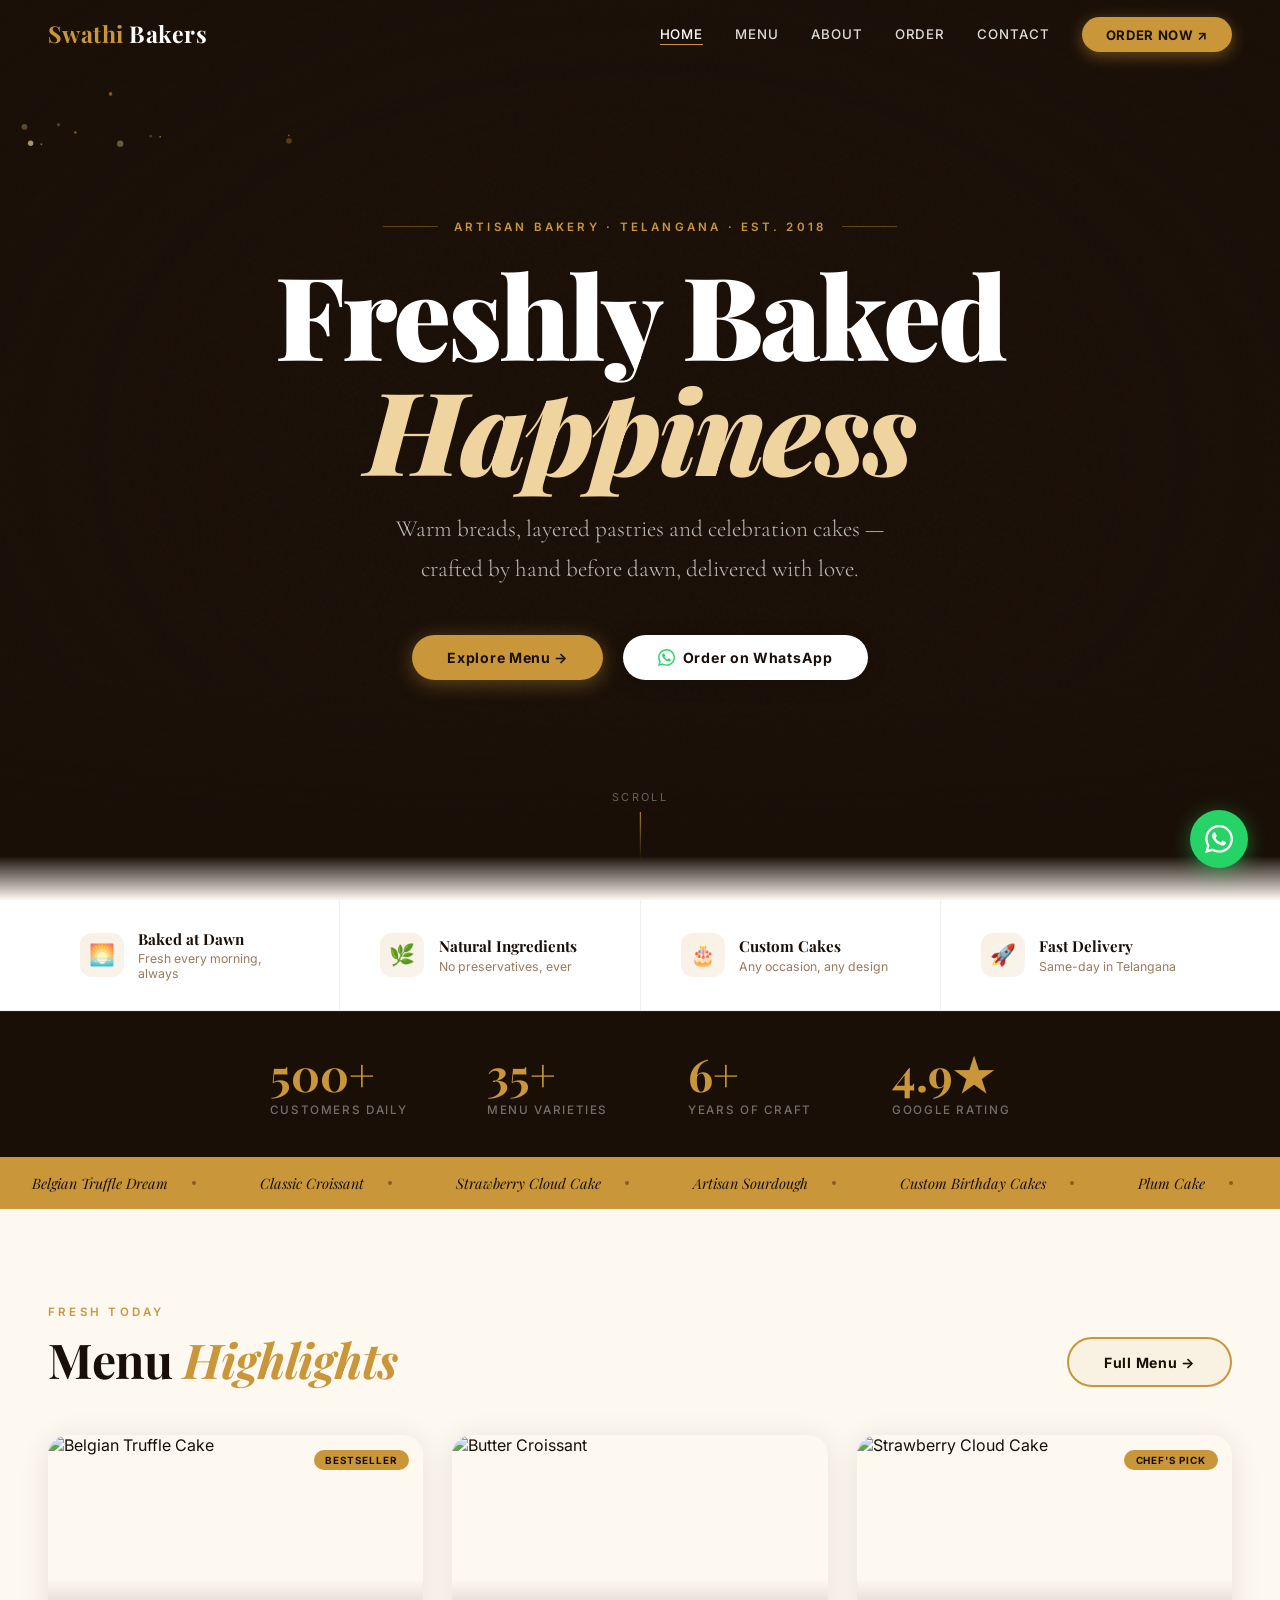
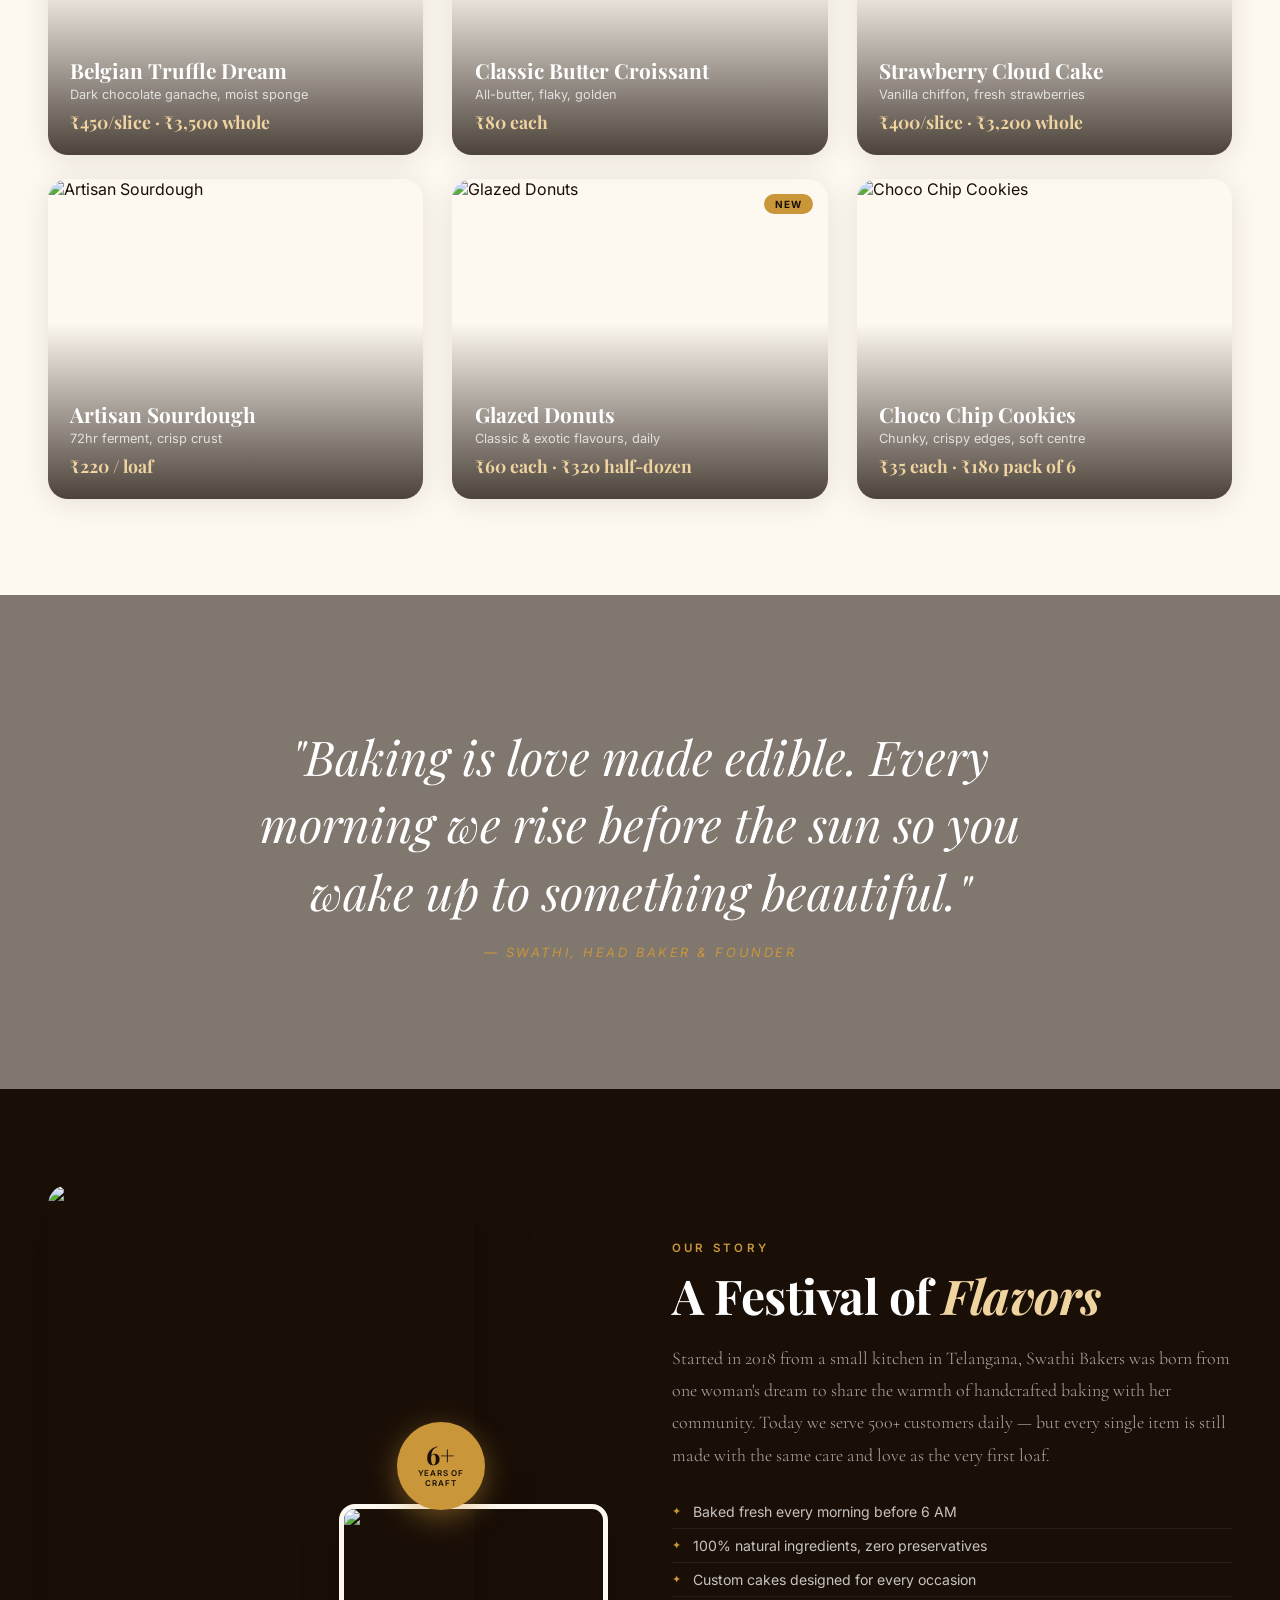
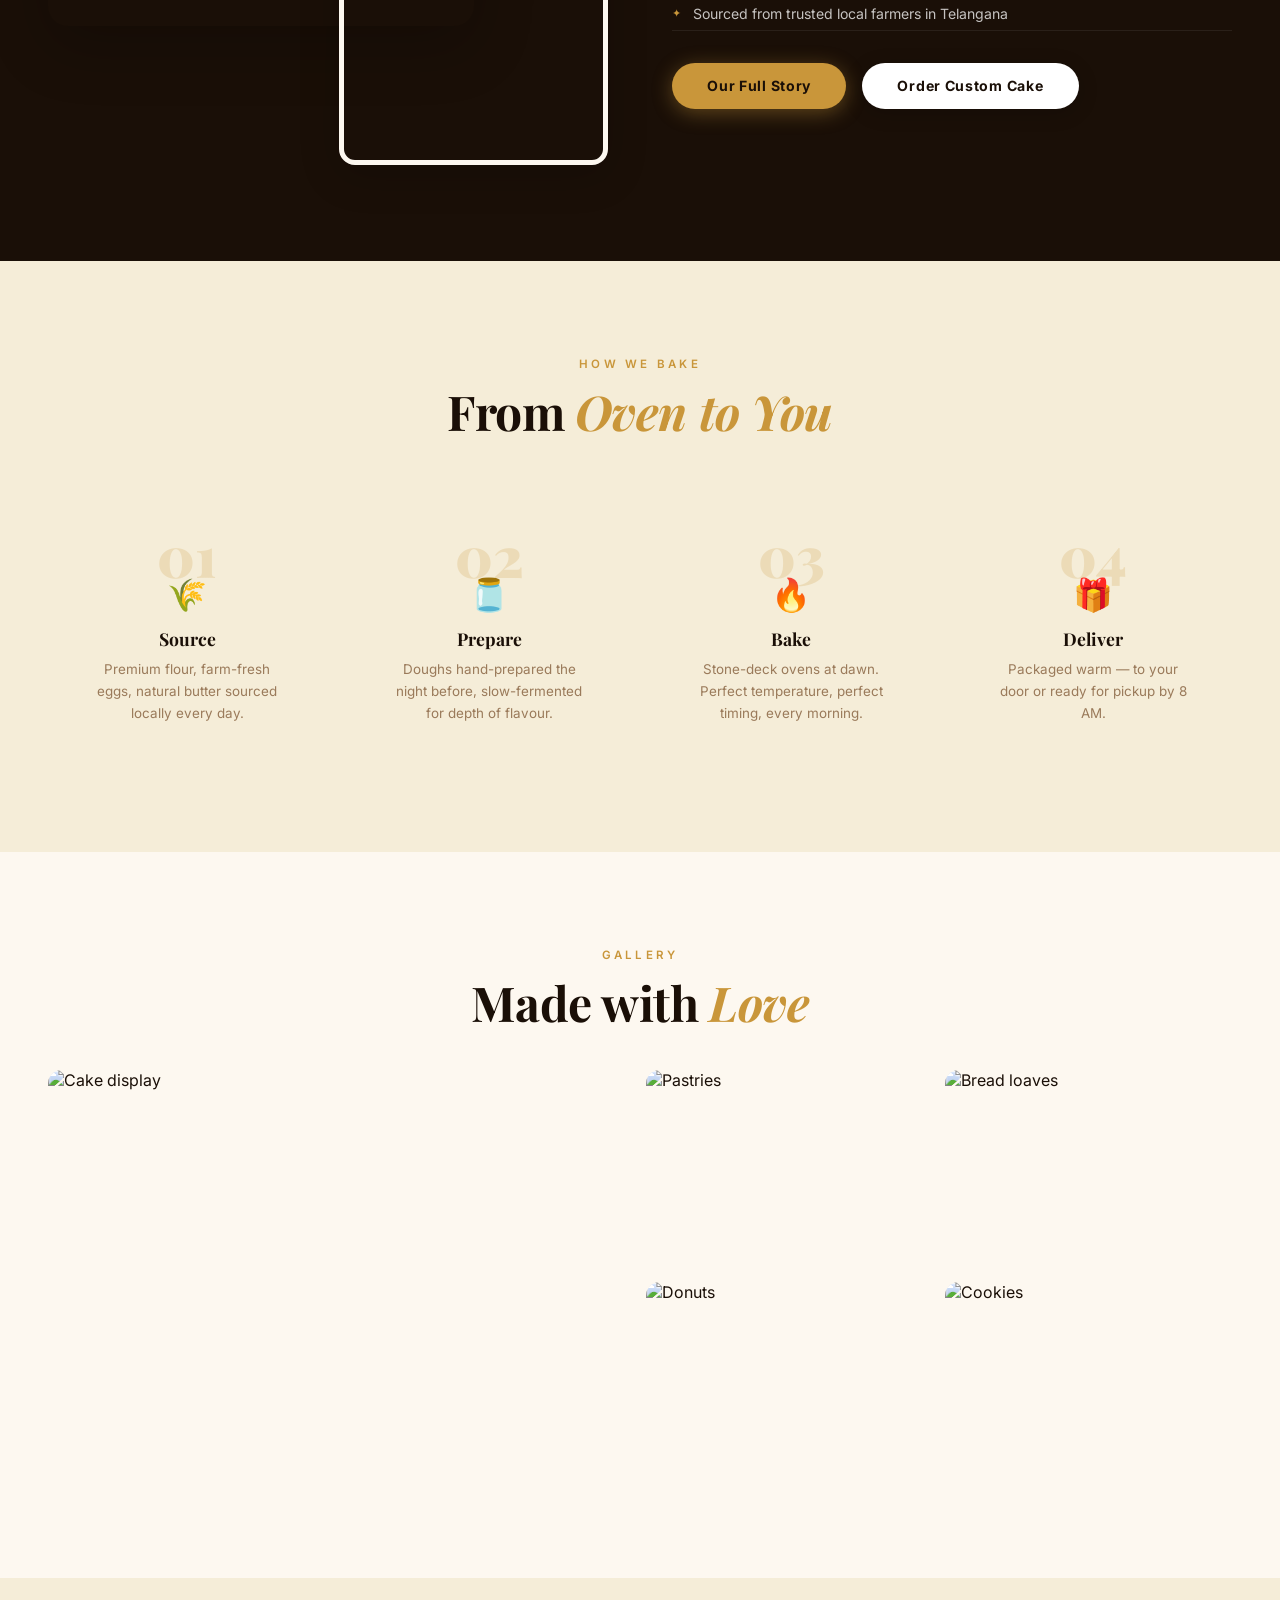
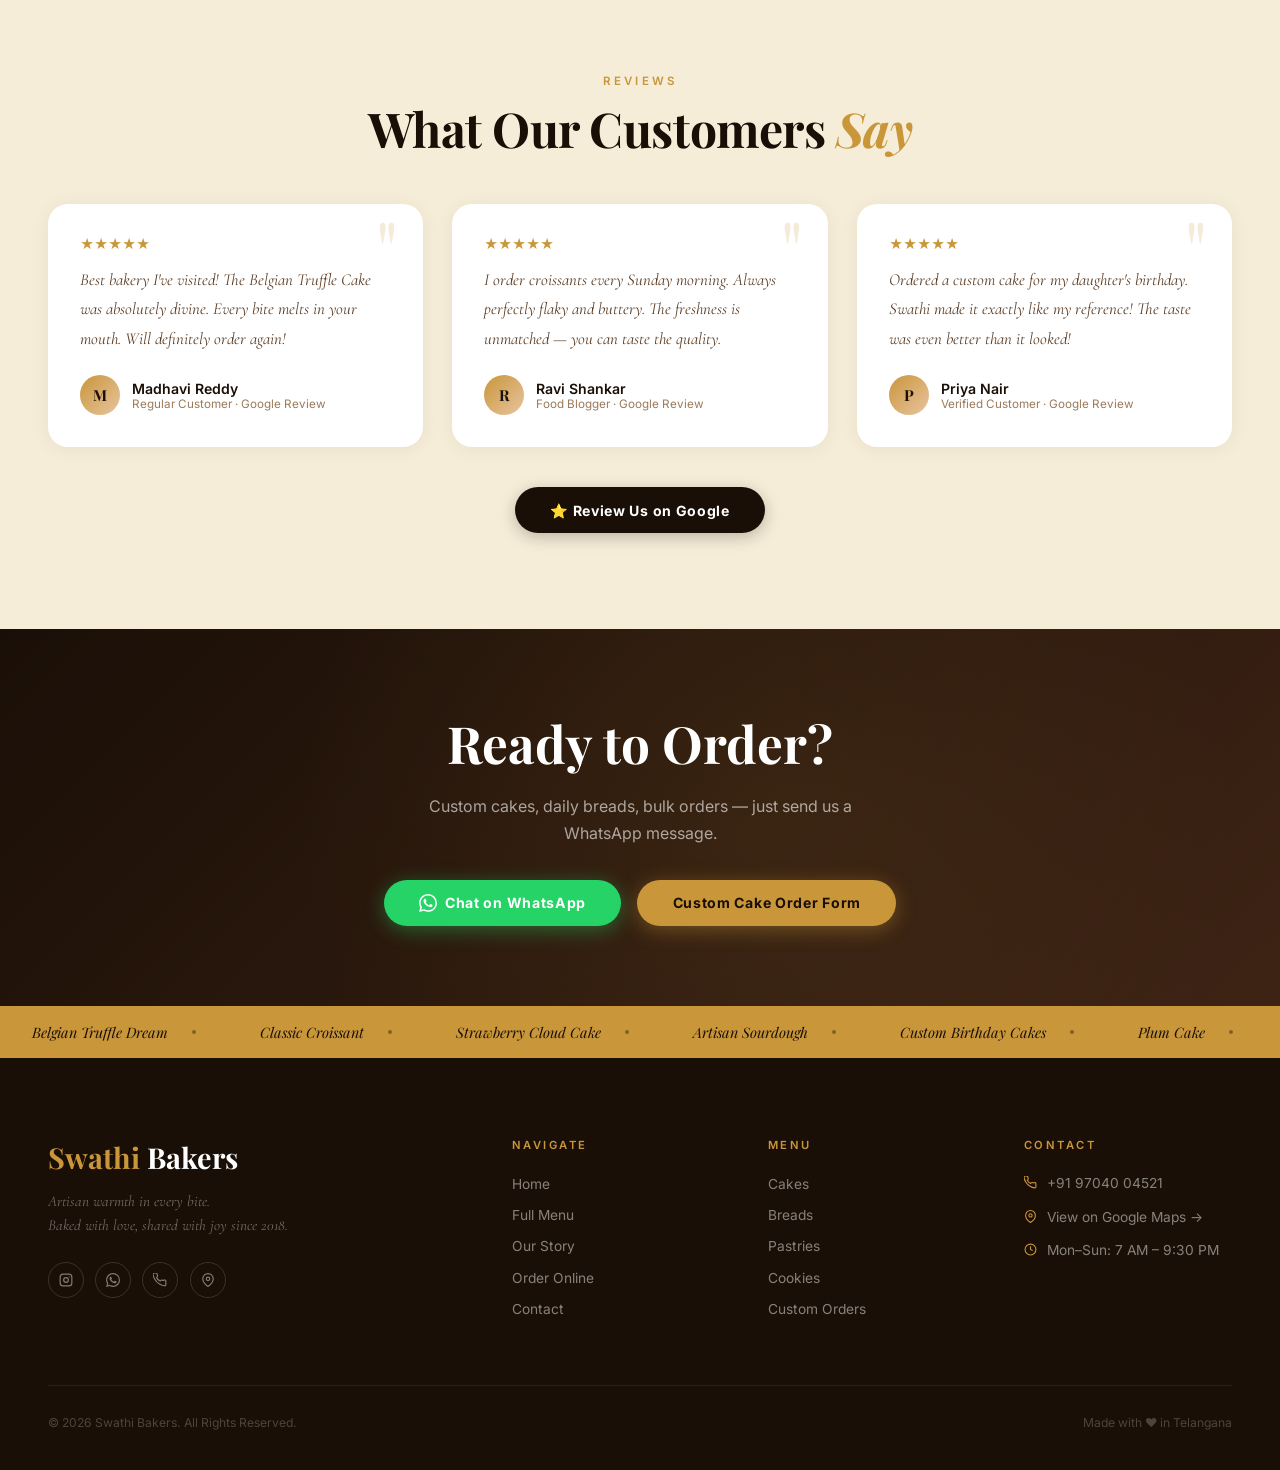
==== commit c348bedb: "Remove .html extensions and add .htaccess" ====
--- a/index.html
+++ b/index.html
@@ -30,13 +30,13 @@
 <body>
 
 <nav id="navbar">
-  <a class="nav-logo" href="index.html"><span>Swathi</span> Bakers</a>
+  <a class="nav-logo" href="/"><span>Swathi</span> Bakers</a>
   <ul class="nav-links" id="navLinks">
-    <li><a href="index.html" class="active">Home</a></li>
-    <li><a href="menu.html">Menu</a></li>
-    <li><a href="about.html">About</a></li>
-    <li><a href="order.html">Order</a></li>
-    <li><a href="contact.html">Contact</a></li>
+    <li><a href="/" class="active">Home</a></li>
+    <li><a href="menu">Menu</a></li>
+    <li><a href="about">About</a></li>
+    <li><a href="order">Order</a></li>
+    <li><a href="contact">Contact</a></li>
     <li><a class="nav-cta" href="https://web.whatsapp.com/send?phone=919704004521&text=Hello%20Swathi%20Bakers!" target="_blank">Order Now ↗</a></li>
   </ul>
   <button class="hamburger" id="hamburger" aria-label="Menu"><span></span><span></span><span></span></button>
@@ -54,7 +54,7 @@
     <h1 class="hero-title hero-anim-2">Freshly Baked<em>Happiness</em></h1>
     <p class="hero-sub hero-anim-3">Warm breads, layered pastries and celebration cakes — crafted by hand before dawn, delivered with love.</p>
     <div class="hero-actions hero-anim-4">
-      <a class="btn btn-gold" href="menu.html">Explore Menu →</a>
+      <a class="btn btn-gold" href="menu">Explore Menu →</a>
       <a class="btn btn-white" href="https://web.whatsapp.com/send?phone=919704004521&text=Hello!%20I%27d%20like%20to%20order." target="_blank">
         <svg width="17" height="17" viewBox="0 0 24 24" fill="#25D366"><path d="M17.472 14.382c-.297-.149-1.758-.867-2.03-.967-.273-.099-.471-.148-.67.15-.197.297-.767.966-.94 1.164-.173.199-.347.223-.644.075-.297-.15-1.255-.463-2.39-1.475-.883-.788-1.48-1.761-1.653-2.059-.173-.297-.018-.458.13-.606.134-.133.298-.347.446-.52.149-.174.198-.298.298-.497.099-.198.05-.371-.025-.52-.075-.149-.669-1.612-.916-2.207-.242-.579-.487-.5-.669-.51-.173-.008-.371-.01-.57-.01-.198 0-.52.074-.792.372-.272.297-1.04 1.016-1.04 2.479 0 1.462 1.065 2.875 1.213 3.074.149.198 2.096 3.2 5.077 4.487.709.306 1.262.489 1.694.625.712.227 1.36.195 1.871.118.571-.085 1.758-.719 2.006-1.413.248-.694.248-1.289.173-1.413-.074-.124-.272-.198-.57-.347m-5.421 7.403h-.004a9.87 9.87 0 01-5.031-1.378l-.361-.214-3.741.982.998-3.648-.235-.374a9.86 9.86 0 01-1.51-5.26c.001-5.45 4.436-9.884 9.888-9.884 2.64 0 5.122 1.03 6.988 2.898a9.825 9.825 0 012.893 6.994c-.003 5.45-4.437 9.884-9.885 9.884m8.413-18.297A11.815 11.815 0 0012.05 0C5.495 0 .16 5.335.157 11.892c0 2.096.547 4.142 1.588 5.945L.057 24l6.305-1.654a11.882 11.882 0 005.683 1.448h.005c6.554 0 11.89-5.335 11.893-11.893a11.821 11.821 0 00-3.48-8.413Z"/></svg>
         Order on WhatsApp
@@ -103,7 +103,7 @@
   <div class="container">
     <div style="display:flex;justify-content:space-between;align-items:flex-end;margin-bottom:3rem" class="reveal">
       <div><div class="section-eyebrow">Fresh Today</div><h2 class="section-title">Menu <em>Highlights</em></h2></div>
-      <a href="menu.html" class="btn btn-outline-gold">Full Menu →</a>
+      <a href="menu" class="btn btn-outline-gold">Full Menu →</a>
     </div>
     <div class="grid-3" style="margin-bottom:1.5rem">
       <!-- Belgian Truffle — dark chocolate cake -->
@@ -167,8 +167,8 @@
         <li style="color:rgba(255,255,255,.75);border-bottom-color:rgba(255,255,255,.07)">Sourced from trusted local farmers in Telangana</li>
       </ul>
       <div style="display:flex;gap:1rem;flex-wrap:wrap">
-        <a href="about.html" class="btn btn-gold">Our Full Story</a>
-        <a href="order.html" class="btn btn-white">Order Custom Cake</a>
+        <a href="about" class="btn btn-gold">Our Full Story</a>
+        <a href="order" class="btn btn-white">Order Custom Cake</a>
       </div>
     </div>
   </div>
@@ -240,7 +240,7 @@
         <svg width="18" height="18" viewBox="0 0 24 24" fill="currentColor"><path d="M17.472 14.382c-.297-.149-1.758-.867-2.03-.967-.273-.099-.471-.148-.67.15-.197.297-.767.966-.94 1.164-.173.199-.347.223-.644.075-.297-.15-1.255-.463-2.39-1.475-.883-.788-1.48-1.761-1.653-2.059-.173-.297-.018-.458.13-.606.134-.133.298-.347.446-.52.149-.174.198-.298.298-.497.099-.198.05-.371-.025-.52-.075-.149-.669-1.612-.916-2.207-.242-.579-.487-.5-.669-.51-.173-.008-.371-.01-.57-.01-.198 0-.52.074-.792.372-.272.297-1.04 1.016-1.04 2.479 0 1.462 1.065 2.875 1.213 3.074.149.198 2.096 3.2 5.077 4.487.709.306 1.262.489 1.694.625.712.227 1.36.195 1.871.118.571-.085 1.758-.719 2.006-1.413.248-.694.248-1.289.173-1.413-.074-.124-.272-.198-.57-.347m-5.421 7.403h-.004a9.87 9.87 0 01-5.031-1.378l-.361-.214-3.741.982.998-3.648-.235-.374a9.86 9.86 0 01-1.51-5.26c.001-5.45 4.436-9.884 9.888-9.884 2.64 0 5.122 1.03 6.988 2.898a9.825 9.825 0 012.893 6.994c-.003 5.45-4.437 9.884-9.885 9.884m8.413-18.297A11.815 11.815 0 0012.05 0C5.495 0 .16 5.335.157 11.892c0 2.096.547 4.142 1.588 5.945L.057 24l6.305-1.654a11.882 11.882 0 005.683 1.448h.005c6.554 0 11.89-5.335 11.893-11.893a11.821 11.821 0 00-3.48-8.413Z"/></svg>
         Chat on WhatsApp
       </a>
-      <a href="order.html" class="btn btn-gold">Custom Cake Order Form</a>
+      <a href="order" class="btn btn-gold">Custom Cake Order Form</a>
     </div>
   </div>
 </div>
@@ -260,8 +260,8 @@
         <a href="https://www.google.com/maps/place/Swathi+Bakery/@17.1475427,78.2888934,17z" target="_blank" class="social-btn" title="Google Maps"><svg width="14" height="14" viewBox="0 0 24 24" fill="none" stroke="currentColor" stroke-width="2"><path d="M21 10c0 7-9 13-9 13s-9-6-9-13a9 9 0 0118 0z"/><circle cx="12" cy="10" r="3"/></svg></a>
       </div>
     </div>
-    <div class="footer-col reveal d1"><h4>Navigate</h4><ul><li><a href="index.html">Home</a></li><li><a href="menu.html">Full Menu</a></li><li><a href="about.html">Our Story</a></li><li><a href="order.html">Order Online</a></li><li><a href="contact.html">Contact</a></li></ul></div>
-    <div class="footer-col reveal d2"><h4>Menu</h4><ul><li><a href="menu.html#cakes">Cakes</a></li><li><a href="menu.html#breads">Breads</a></li><li><a href="menu.html#pastries">Pastries</a></li><li><a href="menu.html#cookies">Cookies</a></li><li><a href="order.html">Custom Orders</a></li></ul></div>
+    <div class="footer-col reveal d1"><h4>Navigate</h4><ul><li><a href="/">Home</a></li><li><a href="menu">Full Menu</a></li><li><a href="about">Our Story</a></li><li><a href="order">Order Online</a></li><li><a href="contact">Contact</a></li></ul></div>
+    <div class="footer-col reveal d2"><h4>Menu</h4><ul><li><a href="menu#cakes">Cakes</a></li><li><a href="menu#breads">Breads</a></li><li><a href="menu#pastries">Pastries</a></li><li><a href="menu#cookies">Cookies</a></li><li><a href="order">Custom Orders</a></li></ul></div>
     <div class="footer-col reveal d3"><h4>Contact</h4>
       <div class="footer-contact-row"><svg width="13" height="13" viewBox="0 0 24 24" fill="none" stroke="#C9963A" stroke-width="2" style="flex-shrink:0;margin-top:3px"><path d="M22 16.92v3a2 2 0 01-2.18 2 19.79 19.79 0 01-8.63-3.07A19.5 19.5 0 013.07 10.8 19.79 19.79 0 01.01 2.18 2 2 0 012 0h3a2 2 0 012 1.72c.127.96.361 1.903.7 2.81a2 2 0 01-.45 2.11L6.09 7.91a16 16 0 006 6l1.27-1.27a2 2 0 012.11-.45 12.84 12.84 0 002.81.7A2 2 0 0122 14v2.92z"/></svg><a href="tel:+919704004521">+91 97040 04521</a></div>
       <div class="footer-contact-row"><svg width="13" height="13" viewBox="0 0 24 24" fill="none" stroke="#C9963A" stroke-width="2" style="flex-shrink:0;margin-top:3px"><path d="M21 10c0 7-9 13-9 13s-9-6-9-13a9 9 0 0118 0z"/><circle cx="12" cy="10" r="3"/></svg><a href="https://www.google.com/maps/place/Swathi+Bakery/@17.1475427,78.2888934,17z" target="_blank">View on Google Maps →</a></div>
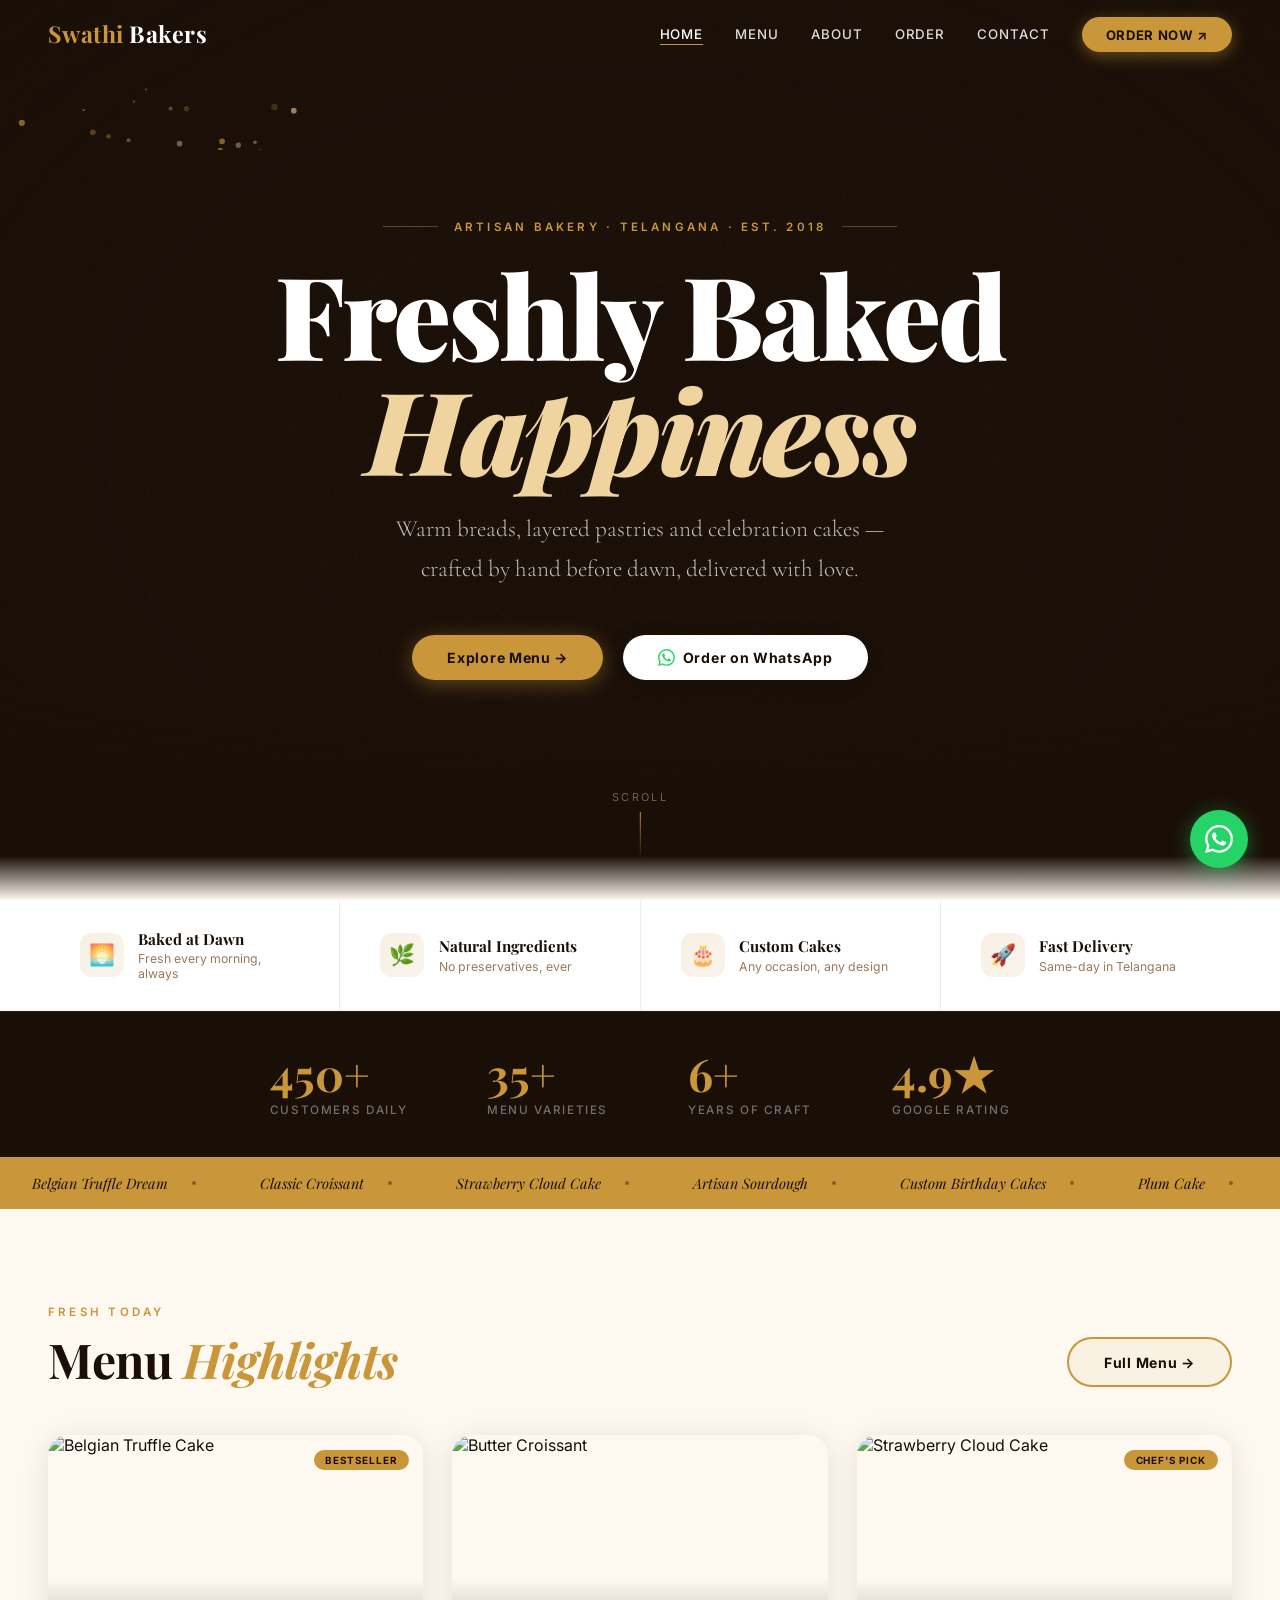
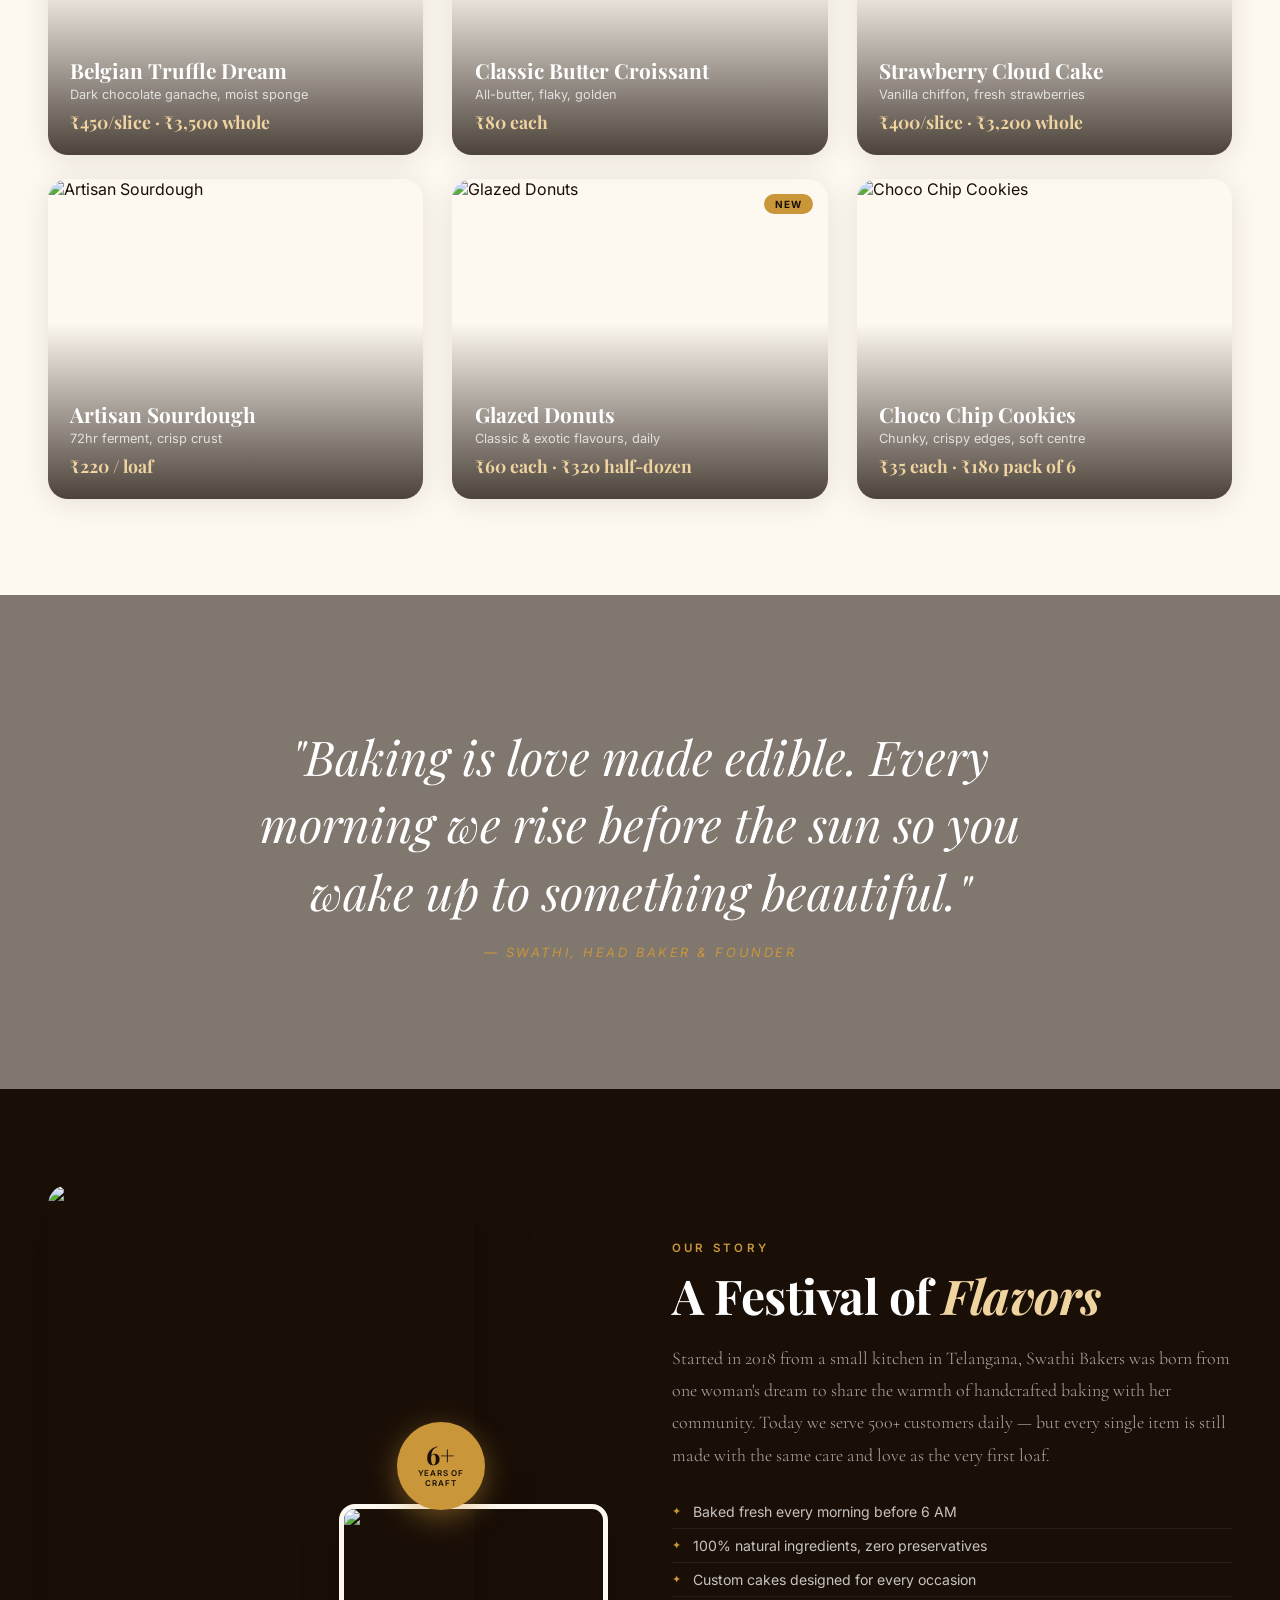
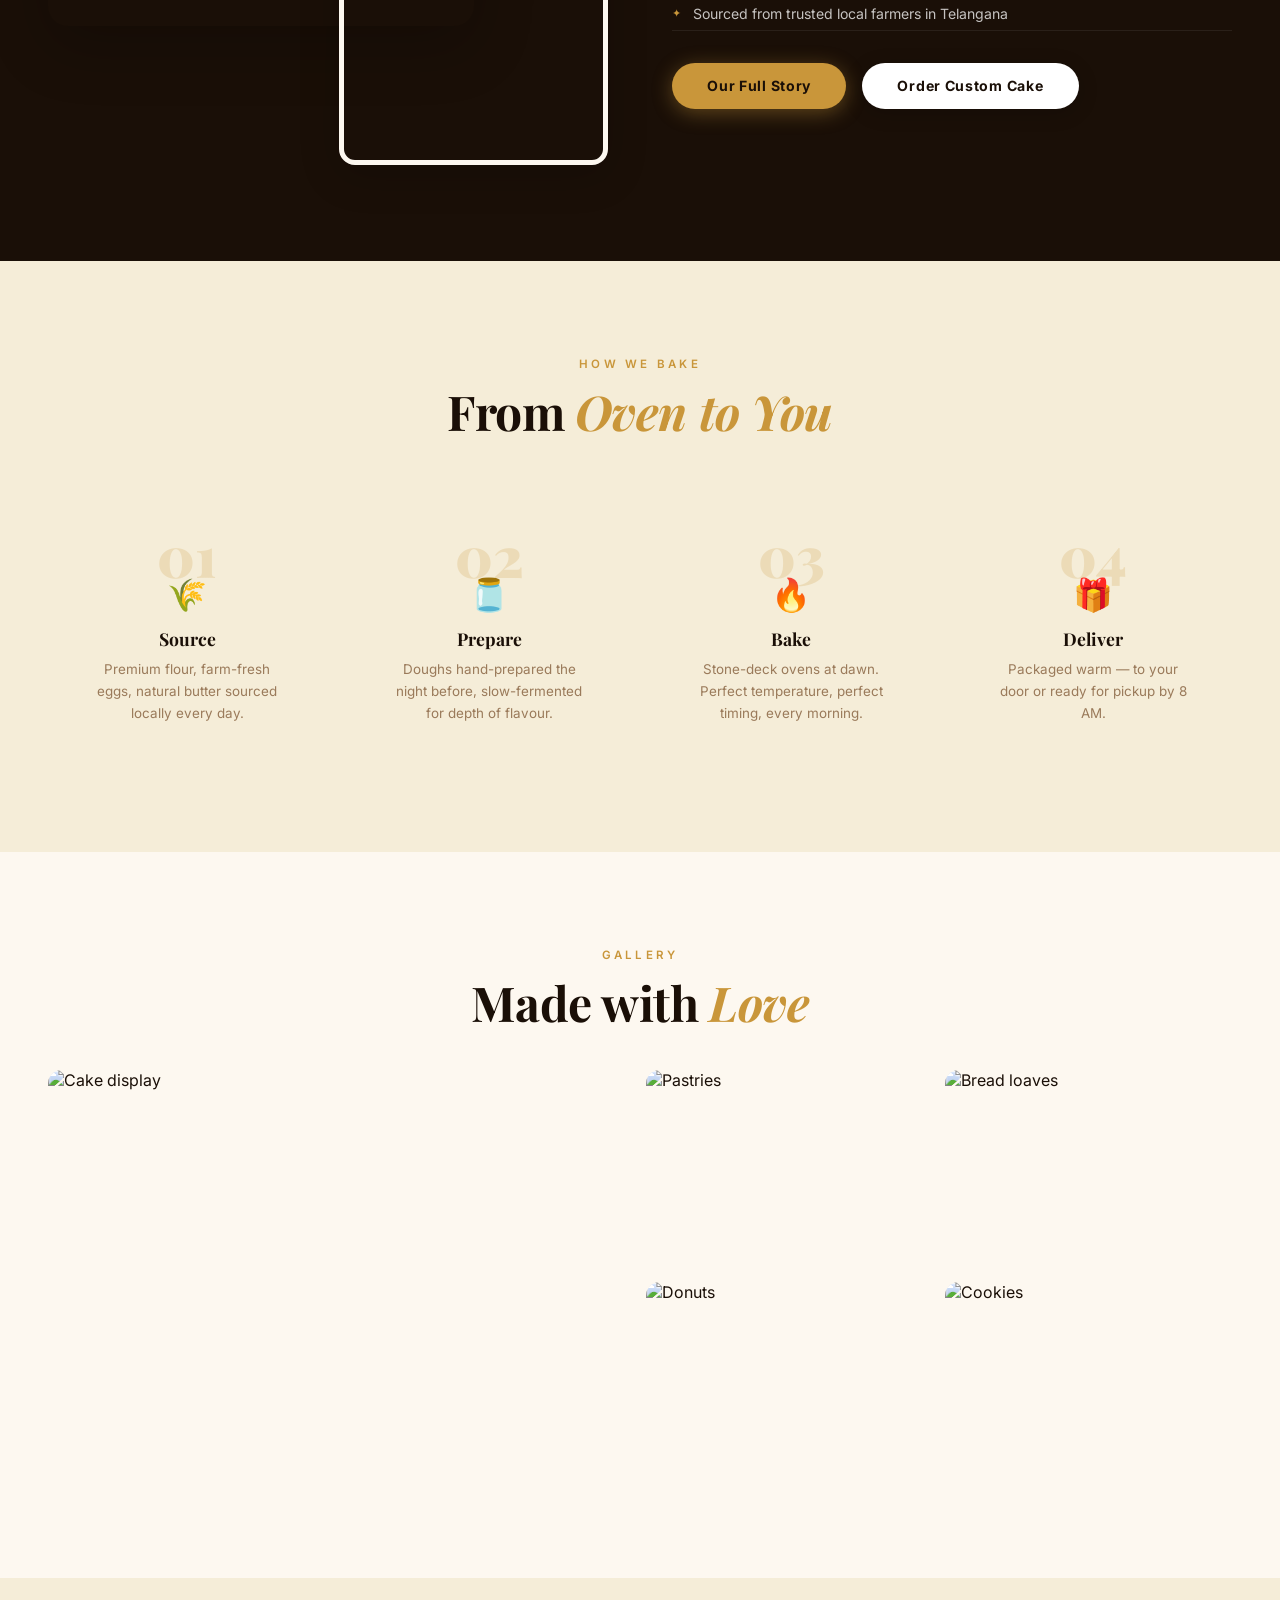
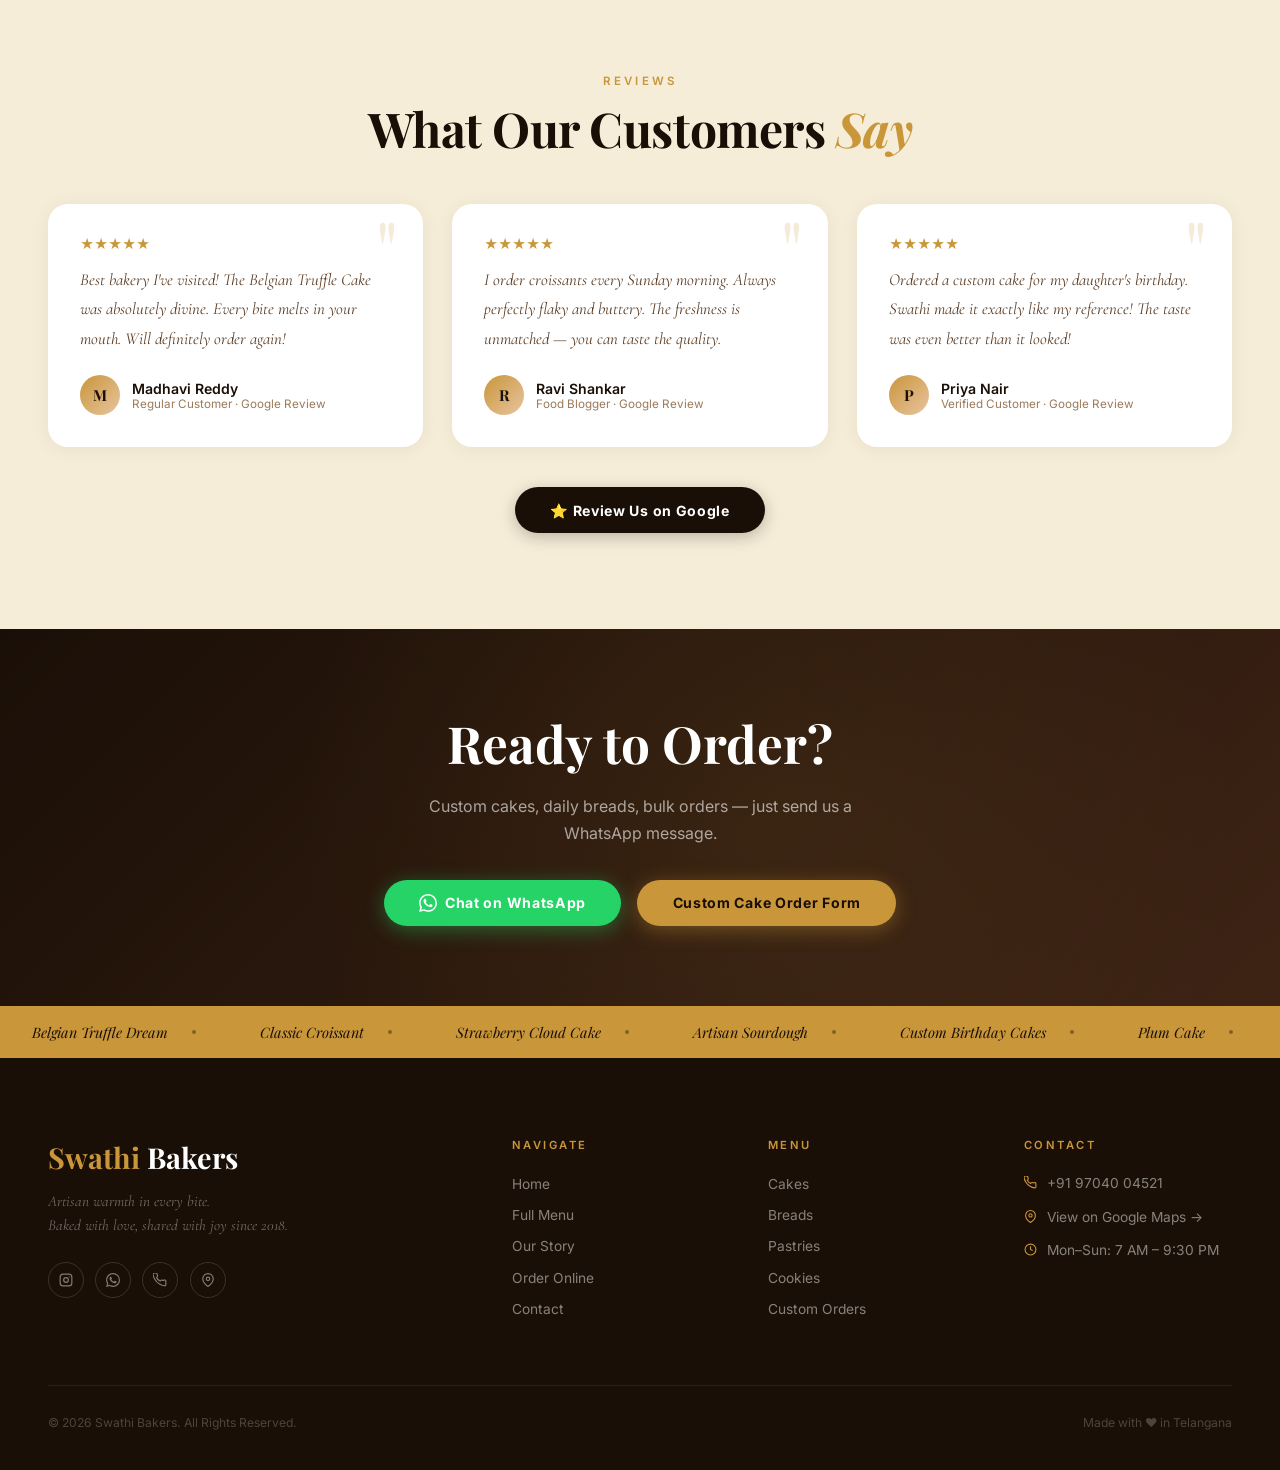
==== commit 31dc9016: "Revert: Restore .html extensions and remove .htaccess" ====
--- a/index.html
+++ b/index.html
@@ -30,13 +30,13 @@
 <body>
 
 <nav id="navbar">
-  <a class="nav-logo" href="/"><span>Swathi</span> Bakers</a>
+  <a class="nav-logo" href="index.html"><span>Swathi</span> Bakers</a>
   <ul class="nav-links" id="navLinks">
-    <li><a href="/" class="active">Home</a></li>
-    <li><a href="menu">Menu</a></li>
-    <li><a href="about">About</a></li>
-    <li><a href="order">Order</a></li>
-    <li><a href="contact">Contact</a></li>
+    <li><a href="index.html" class="active">Home</a></li>
+    <li><a href="menu.html">Menu</a></li>
+    <li><a href="about.html">About</a></li>
+    <li><a href="order.html">Order</a></li>
+    <li><a href="contact.html">Contact</a></li>
     <li><a class="nav-cta" href="https://web.whatsapp.com/send?phone=919704004521&text=Hello%20Swathi%20Bakers!" target="_blank">Order Now ↗</a></li>
   </ul>
   <button class="hamburger" id="hamburger" aria-label="Menu"><span></span><span></span><span></span></button>
@@ -54,7 +54,7 @@
     <h1 class="hero-title hero-anim-2">Freshly Baked<em>Happiness</em></h1>
     <p class="hero-sub hero-anim-3">Warm breads, layered pastries and celebration cakes — crafted by hand before dawn, delivered with love.</p>
     <div class="hero-actions hero-anim-4">
-      <a class="btn btn-gold" href="menu">Explore Menu →</a>
+      <a class="btn btn-gold" href="menu.html">Explore Menu →</a>
       <a class="btn btn-white" href="https://web.whatsapp.com/send?phone=919704004521&text=Hello!%20I%27d%20like%20to%20order." target="_blank">
         <svg width="17" height="17" viewBox="0 0 24 24" fill="#25D366"><path d="M17.472 14.382c-.297-.149-1.758-.867-2.03-.967-.273-.099-.471-.148-.67.15-.197.297-.767.966-.94 1.164-.173.199-.347.223-.644.075-.297-.15-1.255-.463-2.39-1.475-.883-.788-1.48-1.761-1.653-2.059-.173-.297-.018-.458.13-.606.134-.133.298-.347.446-.52.149-.174.198-.298.298-.497.099-.198.05-.371-.025-.52-.075-.149-.669-1.612-.916-2.207-.242-.579-.487-.5-.669-.51-.173-.008-.371-.01-.57-.01-.198 0-.52.074-.792.372-.272.297-1.04 1.016-1.04 2.479 0 1.462 1.065 2.875 1.213 3.074.149.198 2.096 3.2 5.077 4.487.709.306 1.262.489 1.694.625.712.227 1.36.195 1.871.118.571-.085 1.758-.719 2.006-1.413.248-.694.248-1.289.173-1.413-.074-.124-.272-.198-.57-.347m-5.421 7.403h-.004a9.87 9.87 0 01-5.031-1.378l-.361-.214-3.741.982.998-3.648-.235-.374a9.86 9.86 0 01-1.51-5.26c.001-5.45 4.436-9.884 9.888-9.884 2.64 0 5.122 1.03 6.988 2.898a9.825 9.825 0 012.893 6.994c-.003 5.45-4.437 9.884-9.885 9.884m8.413-18.297A11.815 11.815 0 0012.05 0C5.495 0 .16 5.335.157 11.892c0 2.096.547 4.142 1.588 5.945L.057 24l6.305-1.654a11.882 11.882 0 005.683 1.448h.005c6.554 0 11.89-5.335 11.893-11.893a11.821 11.821 0 00-3.48-8.413Z"/></svg>
         Order on WhatsApp
@@ -103,7 +103,7 @@
   <div class="container">
     <div style="display:flex;justify-content:space-between;align-items:flex-end;margin-bottom:3rem" class="reveal">
       <div><div class="section-eyebrow">Fresh Today</div><h2 class="section-title">Menu <em>Highlights</em></h2></div>
-      <a href="menu" class="btn btn-outline-gold">Full Menu →</a>
+      <a href="menu.html" class="btn btn-outline-gold">Full Menu →</a>
     </div>
     <div class="grid-3" style="margin-bottom:1.5rem">
       <!-- Belgian Truffle — dark chocolate cake -->
@@ -167,8 +167,8 @@
         <li style="color:rgba(255,255,255,.75);border-bottom-color:rgba(255,255,255,.07)">Sourced from trusted local farmers in Telangana</li>
       </ul>
       <div style="display:flex;gap:1rem;flex-wrap:wrap">
-        <a href="about" class="btn btn-gold">Our Full Story</a>
-        <a href="order" class="btn btn-white">Order Custom Cake</a>
+        <a href="about.html" class="btn btn-gold">Our Full Story</a>
+        <a href="order.html" class="btn btn-white">Order Custom Cake</a>
       </div>
     </div>
   </div>
@@ -240,7 +240,7 @@
         <svg width="18" height="18" viewBox="0 0 24 24" fill="currentColor"><path d="M17.472 14.382c-.297-.149-1.758-.867-2.03-.967-.273-.099-.471-.148-.67.15-.197.297-.767.966-.94 1.164-.173.199-.347.223-.644.075-.297-.15-1.255-.463-2.39-1.475-.883-.788-1.48-1.761-1.653-2.059-.173-.297-.018-.458.13-.606.134-.133.298-.347.446-.52.149-.174.198-.298.298-.497.099-.198.05-.371-.025-.52-.075-.149-.669-1.612-.916-2.207-.242-.579-.487-.5-.669-.51-.173-.008-.371-.01-.57-.01-.198 0-.52.074-.792.372-.272.297-1.04 1.016-1.04 2.479 0 1.462 1.065 2.875 1.213 3.074.149.198 2.096 3.2 5.077 4.487.709.306 1.262.489 1.694.625.712.227 1.36.195 1.871.118.571-.085 1.758-.719 2.006-1.413.248-.694.248-1.289.173-1.413-.074-.124-.272-.198-.57-.347m-5.421 7.403h-.004a9.87 9.87 0 01-5.031-1.378l-.361-.214-3.741.982.998-3.648-.235-.374a9.86 9.86 0 01-1.51-5.26c.001-5.45 4.436-9.884 9.888-9.884 2.64 0 5.122 1.03 6.988 2.898a9.825 9.825 0 012.893 6.994c-.003 5.45-4.437 9.884-9.885 9.884m8.413-18.297A11.815 11.815 0 0012.05 0C5.495 0 .16 5.335.157 11.892c0 2.096.547 4.142 1.588 5.945L.057 24l6.305-1.654a11.882 11.882 0 005.683 1.448h.005c6.554 0 11.89-5.335 11.893-11.893a11.821 11.821 0 00-3.48-8.413Z"/></svg>
         Chat on WhatsApp
       </a>
-      <a href="order" class="btn btn-gold">Custom Cake Order Form</a>
+      <a href="order.html" class="btn btn-gold">Custom Cake Order Form</a>
     </div>
   </div>
 </div>
@@ -260,8 +260,8 @@
         <a href="https://www.google.com/maps/place/Swathi+Bakery/@17.1475427,78.2888934,17z" target="_blank" class="social-btn" title="Google Maps"><svg width="14" height="14" viewBox="0 0 24 24" fill="none" stroke="currentColor" stroke-width="2"><path d="M21 10c0 7-9 13-9 13s-9-6-9-13a9 9 0 0118 0z"/><circle cx="12" cy="10" r="3"/></svg></a>
       </div>
     </div>
-    <div class="footer-col reveal d1"><h4>Navigate</h4><ul><li><a href="/">Home</a></li><li><a href="menu">Full Menu</a></li><li><a href="about">Our Story</a></li><li><a href="order">Order Online</a></li><li><a href="contact">Contact</a></li></ul></div>
-    <div class="footer-col reveal d2"><h4>Menu</h4><ul><li><a href="menu#cakes">Cakes</a></li><li><a href="menu#breads">Breads</a></li><li><a href="menu#pastries">Pastries</a></li><li><a href="menu#cookies">Cookies</a></li><li><a href="order">Custom Orders</a></li></ul></div>
+    <div class="footer-col reveal d1"><h4>Navigate</h4><ul><li><a href="index.html">Home</a></li><li><a href="menu.html">Full Menu</a></li><li><a href="about.html">Our Story</a></li><li><a href="order.html">Order Online</a></li><li><a href="contact.html">Contact</a></li></ul></div>
+    <div class="footer-col reveal d2"><h4>Menu</h4><ul><li><a href="menu.html#cakes">Cakes</a></li><li><a href="menu.html#breads">Breads</a></li><li><a href="menu.html#pastries">Pastries</a></li><li><a href="menu.html#cookies">Cookies</a></li><li><a href="order.html">Custom Orders</a></li></ul></div>
     <div class="footer-col reveal d3"><h4>Contact</h4>
       <div class="footer-contact-row"><svg width="13" height="13" viewBox="0 0 24 24" fill="none" stroke="#C9963A" stroke-width="2" style="flex-shrink:0;margin-top:3px"><path d="M22 16.92v3a2 2 0 01-2.18 2 19.79 19.79 0 01-8.63-3.07A19.5 19.5 0 013.07 10.8 19.79 19.79 0 01.01 2.18 2 2 0 012 0h3a2 2 0 012 1.72c.127.96.361 1.903.7 2.81a2 2 0 01-.45 2.11L6.09 7.91a16 16 0 006 6l1.27-1.27a2 2 0 012.11-.45 12.84 12.84 0 002.81.7A2 2 0 0122 14v2.92z"/></svg><a href="tel:+919704004521">+91 97040 04521</a></div>
       <div class="footer-contact-row"><svg width="13" height="13" viewBox="0 0 24 24" fill="none" stroke="#C9963A" stroke-width="2" style="flex-shrink:0;margin-top:3px"><path d="M21 10c0 7-9 13-9 13s-9-6-9-13a9 9 0 0118 0z"/><circle cx="12" cy="10" r="3"/></svg><a href="https://www.google.com/maps/place/Swathi+Bakery/@17.1475427,78.2888934,17z" target="_blank">View on Google Maps →</a></div>
